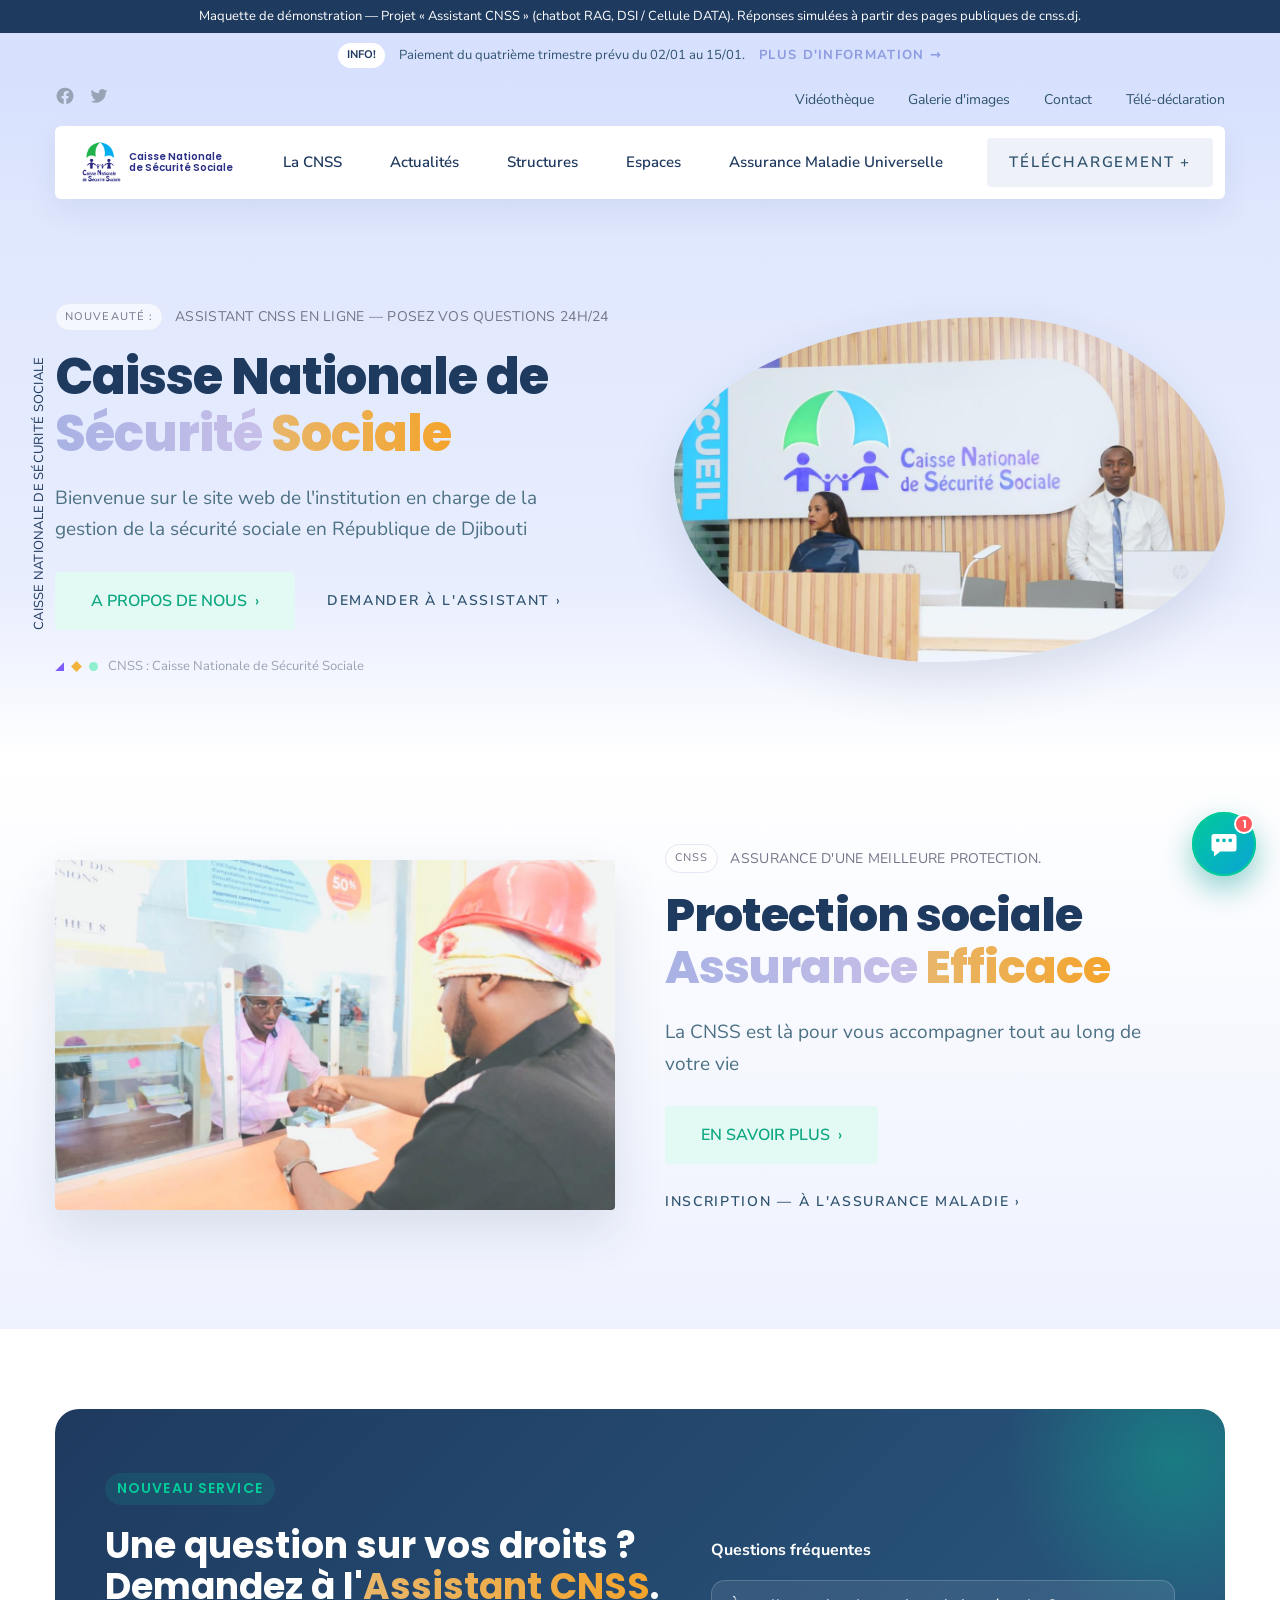
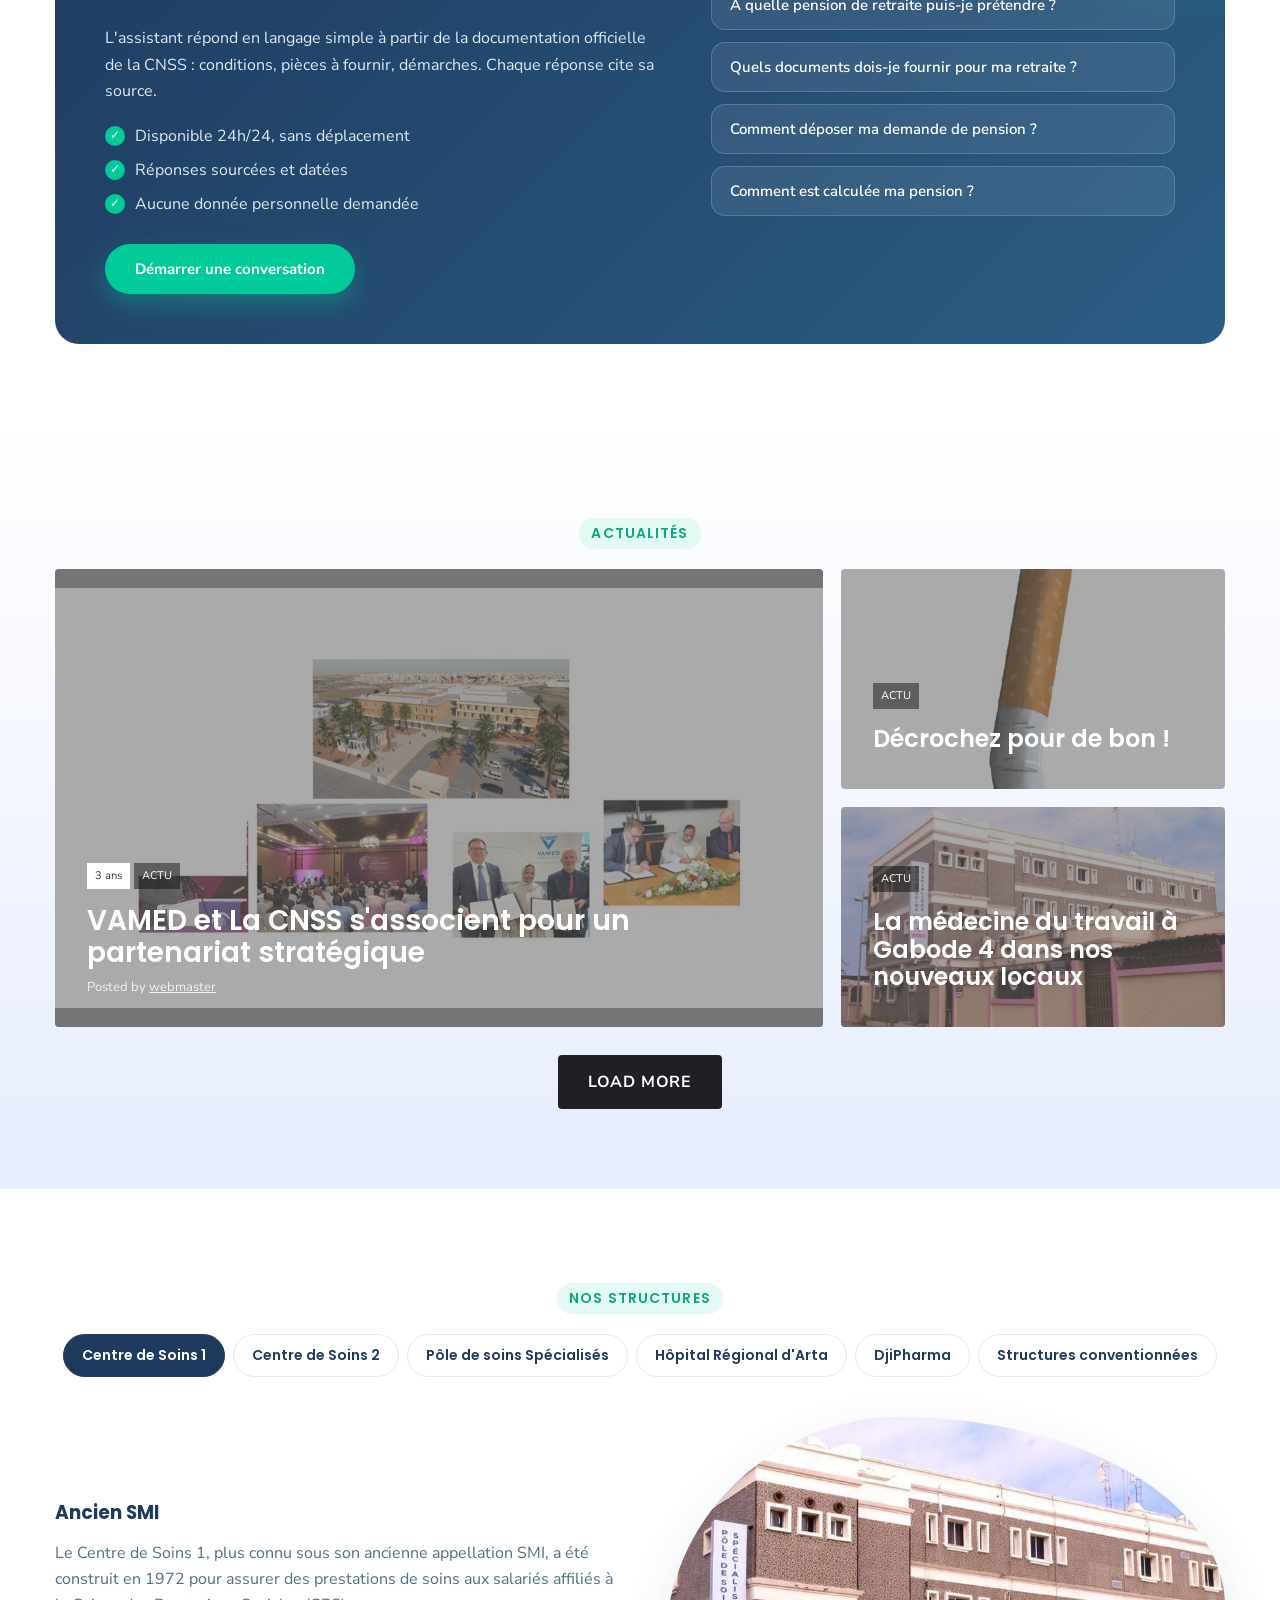
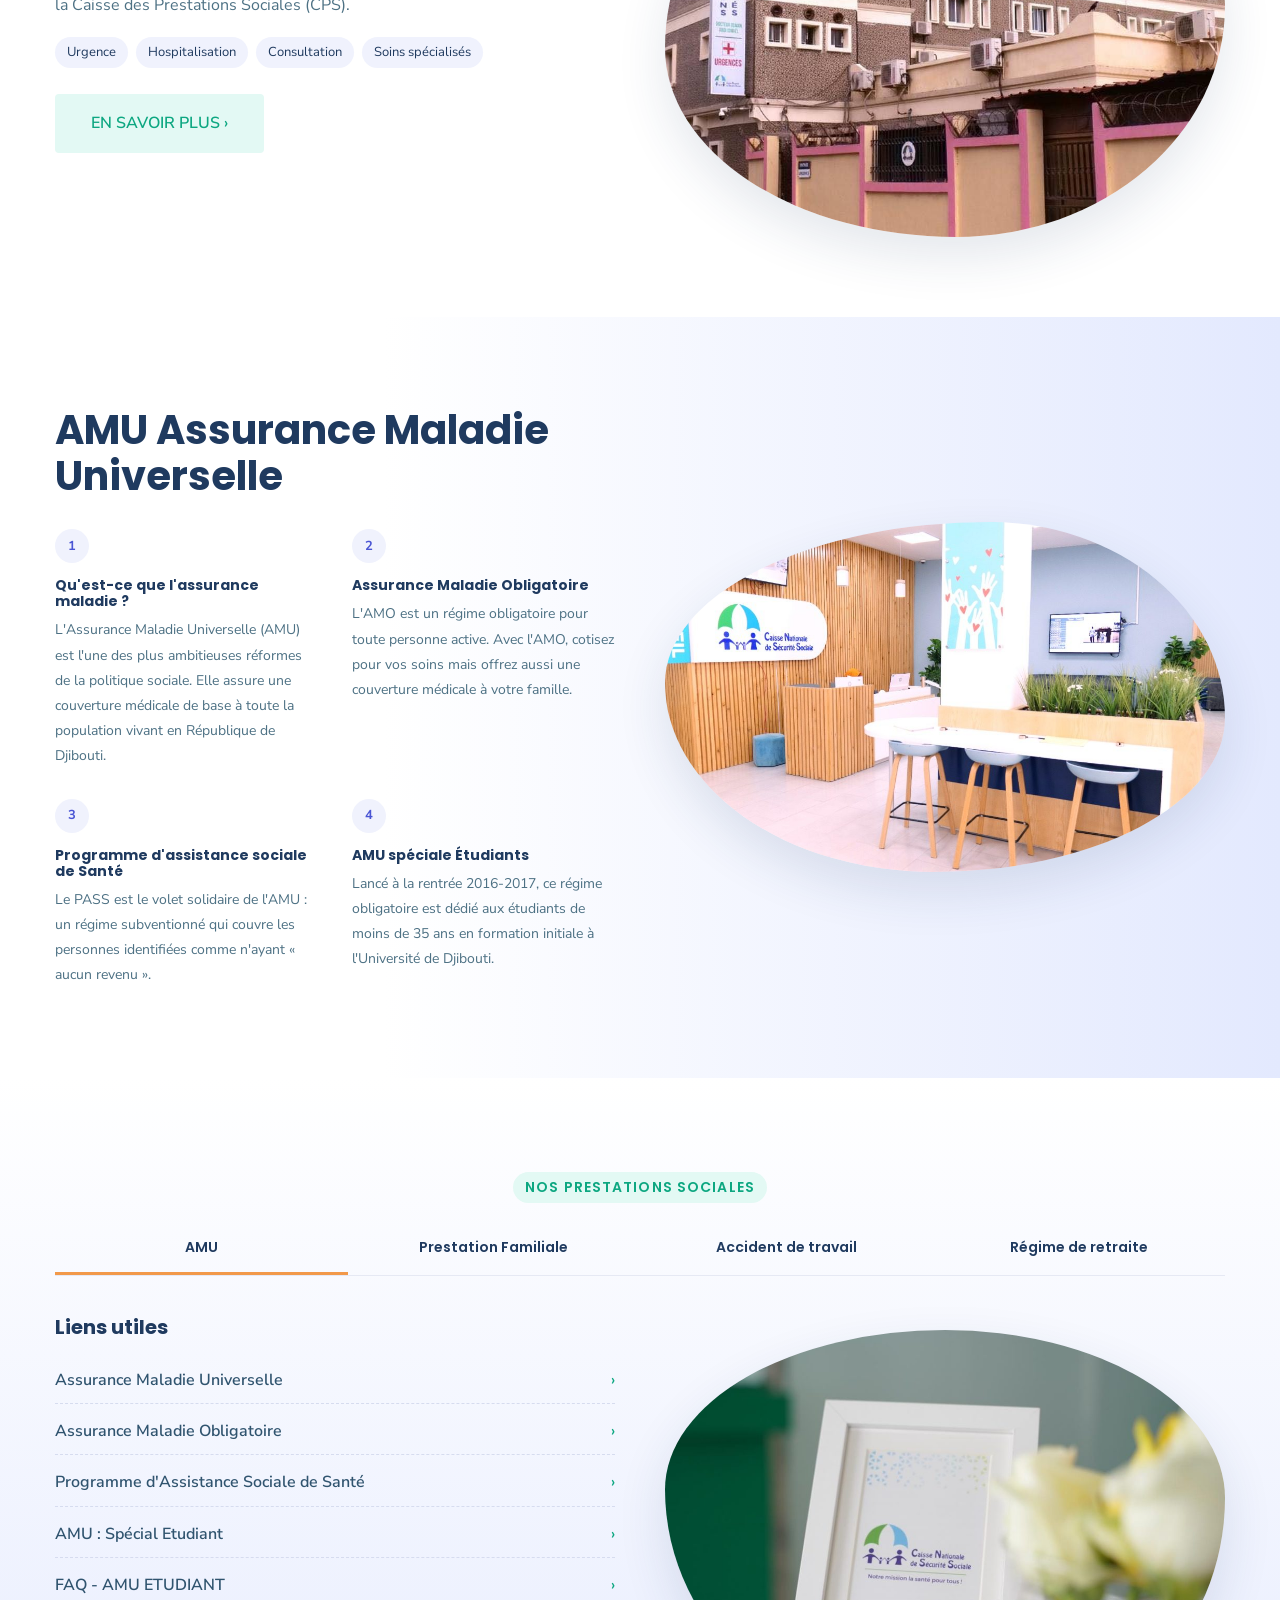
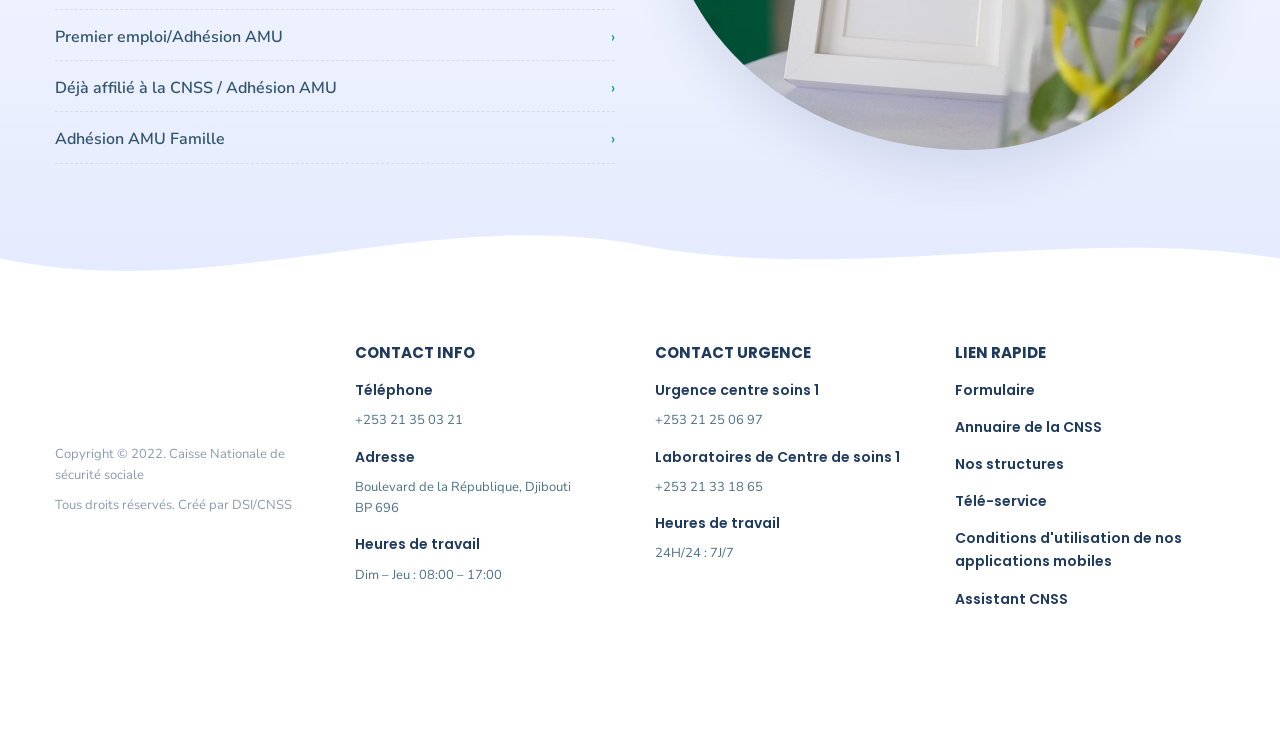
==== index.html @ fa87e1fe "Maquette du site CNSS avec widget Assistant CNSS (chatbot RAG) Réplique statique de la page d'accuei" ====
<!DOCTYPE html>
<html lang="fr">
<head>
  <meta charset="utf-8">
  <meta name="viewport" content="width=device-width, initial-scale=1">
  <meta name="robots" content="noindex, nofollow">
  <title>Caisse Nationale de Sécurité Sociale — Maquette Assistant CNSS</title>
  <meta name="description" content="Maquette de démonstration : réplique du site cnss.dj intégrant l'assistant conversationnel (chatbot RAG) sur les prestations sociales.">
  <link rel="icon" href="assets/img/favicon.png">
  <link rel="preconnect" href="https://fonts.googleapis.com">
  <link rel="preconnect" href="https://fonts.gstatic.com" crossorigin>
  <link href="https://fonts.googleapis.com/css2?family=Nunito+Sans:wght@400;600;700&family=Poppins:wght@500;600;700;800&display=swap" rel="stylesheet">
  <link rel="stylesheet" href="assets/css/style.css">
  <link rel="stylesheet" href="assets/css/chatbot.css">
</head>
<body>
  <a class="skip-link" href="#contenu">Aller au contenu</a>

  <div class="demo-ribbon" role="note">
    Maquette de démonstration — Projet « Assistant CNSS » (chatbot RAG, DSI / Cellule DATA). Réponses simulées à partir des pages publiques de cnss.dj.
  </div>

  <!-- Bandeau info -->
  <div class="info-bar">
    <span class="info-tag">INFO!</span>
    <span>Paiement du quatrième trimestre prévu du 02/01 au 15/01.</span>
    <a href="#" class="info-link">Plus d'information <span aria-hidden="true">→</span></a>
  </div>

  <header class="site-header">
    <div class="container top-links">
      <div class="socials">
        <a href="#" aria-label="Facebook"><svg viewBox="0 0 24 24"><path d="M12 2a10 10 0 0 0-1.6 19.9v-7H7.9V12h2.5V9.8c0-2.5 1.5-3.9 3.8-3.9 1.1 0 2.2.2 2.2.2v2.5h-1.3c-1.2 0-1.6.8-1.6 1.6V12h2.8l-.4 2.9h-2.3v7A10 10 0 0 0 12 2z"/></svg></a>
        <a href="#" aria-label="Twitter"><svg viewBox="0 0 24 24"><path d="M22 5.8a8.3 8.3 0 0 1-2.4.6 4.1 4.1 0 0 0 1.8-2.3 8.2 8.2 0 0 1-2.6 1 4.1 4.1 0 0 0-7 3.7A11.6 11.6 0 0 1 3.4 4.6a4.1 4.1 0 0 0 1.3 5.5 4 4 0 0 1-1.9-.5 4.1 4.1 0 0 0 3.3 4 4.1 4.1 0 0 1-1.8.1 4.1 4.1 0 0 0 3.8 2.8A8.2 8.2 0 0 1 2 18.3a11.6 11.6 0 0 0 6.3 1.8c7.5 0 11.7-6.3 11.7-11.7v-.5A8.3 8.3 0 0 0 22 5.8z"/></svg></a>
      </div>
      <nav class="secondary-nav" aria-label="Liens rapides">
        <a href="#">Vidéothèque</a>
        <a href="#">Galerie d'images</a>
        <a href="#contact">Contact</a>
        <a href="#">Télé-déclaration</a>
      </nav>
    </div>

    <div class="container">
      <div class="main-nav">
        <a href="#" class="brand" aria-label="Accueil CNSS">
          <img src="assets/img/logo-cnss.png" alt="Caisse Nationale de Sécurité Sociale">
          <span class="brand-text">Caisse Nationale<br>de Sécurité Sociale</span>
        </a>
        <button class="burger" aria-label="Ouvrir le menu" aria-expanded="false" aria-controls="menu"><span></span><span></span><span></span></button>
        <ul class="menu" id="menu">
          <li class="has-sub"><a href="#">La CNSS</a>
            <ul class="sub">
              <li><a href="#">Mot de la Directrice Générale</a></li>
              <li><a href="#">Historique, Missions &amp; Valeurs</a></li>
              <li><a href="#">Financement de la CNSS</a></li>
              <li><a href="#">Projet Esanté</a></li>
            </ul>
          </li>
          <li><a href="#actualites">Actualités</a></li>
          <li class="has-sub"><a href="#structures">Structures</a>
            <ul class="sub">
              <li><a href="#structures">Centre de soins 1</a></li>
              <li><a href="#structures">Centre de soins 2</a></li>
              <li><a href="#structures">Pôle de soins Spécialisés</a></li>
              <li><a href="#structures">Hôpital Régional d'Arta</a></li>
              <li><a href="#structures">Dji-Pharma</a></li>
            </ul>
          </li>
          <li class="has-sub mega"><a href="#prestations">Espaces</a>
            <div class="sub mega-panel">
              <div>
                <h4>Espace Employeur</h4>
                <a href="#">Affiliation Employeur</a>
                <a href="#">Déclaration et versement des cotisations</a>
                <a href="#">Pénalités sanctions et poursuites</a>
              </div>
              <div>
                <h4>Espace Assuré</h4>
                <a href="#">Immatriculation Salarié</a>
                <a href="#">Immatriculation Ayant-Droit</a>
                <a href="#" data-ask="Comment déclarer un accident de travail ?">Accident de Travail</a>
                <a href="#">VISION ZÉRO accident de travail</a>
                <a href="#" data-ask="Combien sont les allocations familiales ?">Prestations familiales</a>
                <a href="#" data-ask="Qui a droit à l'allocation de mariage ?">Allocations de mariage</a>
                <a href="#" data-ask="Comment est payée l'allocation de maternité ?">Allocation de Maternité</a>
              </div>
              <div>
                <h4>Espace Retraite</h4>
                <a href="#" data-ask="Quelles sont les conditions pour obtenir une pension de retraite normale ?">Pensions de retraite Normale</a>
                <a href="#" data-ask="Qui peut partir en retraite anticipée ?">Pensions de retraite Anticipée</a>
                <a href="#" data-ask="Qu'est-ce que la pension proportionnelle ?">Pensions de retraite Proportionnelle</a>
                <a href="#" data-ask="Qui a droit à la pension de réversion ?">Pensions de retraite Réversion</a>
              </div>
            </div>
          </li>
          <li class="has-sub"><a href="#amu">Assurance Maladie Universelle</a>
            <ul class="sub">
              <li><a href="#amu">Assurance Maladie Obligatoire</a></li>
              <li><a href="#amu">Programme d'Assistance Sociale de Santé</a></li>
              <li><a href="#amu">AMU : Spécial Etudiant</a></li>
              <li><a href="#amu">FAQ – AMU ETUDIANT</a></li>
              <li><a href="#amu">Demande de carte de sécurité sociale biométrique</a></li>
              <li><a href="#amu">Adhésion AMU Famille</a></li>
            </ul>
          </li>
          <li class="menu-cta"><a href="#" class="btn-ghost">Téléchargement <span aria-hidden="true">+</span></a></li>
        </ul>
      </div>
    </div>
  </header>

  <main id="contenu">
    <!-- HERO -->
    <section class="hero">
      <span class="vertical-label">Caisse Nationale de Sécurité Sociale</span>
      <div class="container hero-grid">
        <div class="hero-text">
          <p class="eyebrow"><span class="pill">Nouveauté :</span> Assistant CNSS en ligne — posez vos questions 24h/24</p>
          <h1>Caisse Nationale de<br><span class="grad-a">Sécurité</span> <span class="grad-b">Sociale</span></h1>
          <p class="lead">Bienvenue sur le site web de l'institution en charge de la gestion de la sécurité sociale en République de Djibouti</p>
          <div class="hero-actions">
            <a href="#" class="btn-soft">A propos de nous <span aria-hidden="true">›</span></a>
            <button class="btn-link" type="button" data-open-chat>Demander à l'assistant <span aria-hidden="true">›</span></button>
          </div>
          <p class="hero-meta"><span class="dots"><i></i><i></i><i></i></span> CNSS : Caisse Nationale de Sécurité Sociale</p>
        </div>
        <div class="hero-visual">
          <div class="blob"><img src="assets/img/hero-accueil.jpg" alt="Accueil de la CNSS"></div>
        </div>
      </div>
    </section>

    <!-- PROTECTION SOCIALE -->
    <section class="protection">
      <div class="container two-col">
        <div class="media-card">
          <img src="assets/img/guichet.jpg" alt="Un assuré au guichet de la CNSS">
        </div>
        <div>
          <p class="eyebrow"><span class="pill">CNSS</span> Assurance d'une meilleure Protection.</p>
          <h2 class="display">Protection sociale<br><span class="grad-a">Assurance</span> <span class="grad-b">Efficace</span></h2>
          <p class="lead">La CNSS est là pour vous accompagner tout au long de votre vie</p>
          <div class="hero-actions">
            <a href="#prestations" class="btn-soft">En savoir plus <span aria-hidden="true">›</span></a>
            <a href="#amu" class="btn-link">Inscription — à l'assurance maladie <span aria-hidden="true">›</span></a>
          </div>
        </div>
      </div>
    </section>

    <!-- BANDEAU ASSISTANT (nouveau) -->
    <section class="assistant-band">
      <div class="container assistant-grid">
        <div>
          <p class="section-tag">Nouveau service</p>
          <h2>Une question sur vos droits ? <br>Demandez à l'<span class="grad-b">Assistant CNSS</span>.</h2>
          <p>L'assistant répond en langage simple à partir de la documentation officielle de la CNSS : conditions, pièces à fournir, démarches. Chaque réponse cite sa source.</p>
          <ul class="checks">
            <li>Disponible 24h/24, sans déplacement</li>
            <li>Réponses sourcées et datées</li>
            <li>Aucune donnée personnelle demandée</li>
          </ul>
          <button class="btn-primary" type="button" data-open-chat>Démarrer une conversation</button>
        </div>
        <div class="sample-qs">
          <p class="sample-title">Questions fréquentes</p>
          <button type="button" data-ask="À quelle pension de retraite puis-je prétendre ?">À quelle pension de retraite puis-je prétendre ?</button>
          <button type="button" data-ask="Quels documents dois-je fournir pour ma demande de retraite ?">Quels documents dois-je fournir pour ma retraite ?</button>
          <button type="button" data-ask="Comment déposer ma demande de pension ?">Comment déposer ma demande de pension ?</button>
          <button type="button" data-ask="Comment est calculée la pension de retraite ?">Comment est calculée ma pension ?</button>
        </div>
      </div>
    </section>

    <!-- ACTUALITES -->
    <section class="news" id="actualites">
      <div class="container">
        <p class="section-tag center">Actualités</p>
        <div class="news-grid">
          <article class="news-card big" style="--bg:url('../img/actu-vamed.jpg')">
            <div class="news-overlay">
              <p><span class="chip light">3 ans</span><span class="chip">ACTU</span></p>
              <h3>VAMED et La CNSS s'associent pour un partenariat stratégique</h3>
              <p class="by">Posted by <u>webmaster</u></p>
            </div>
          </article>
          <article class="news-card" style="--bg:url('../img/actu-tabac.jpg')">
            <div class="news-overlay">
              <p><span class="chip">ACTU</span></p>
              <h3>Décrochez pour de bon !</h3>
            </div>
          </article>
          <article class="news-card" style="--bg:url('../img/cs1.jpg')">
            <div class="news-overlay">
              <p><span class="chip">ACTU</span></p>
              <h3>La médecine du travail à Gabode 4 dans nos nouveaux locaux</h3>
            </div>
          </article>
        </div>
        <div class="center"><a href="#" class="btn-dark">Load more</a></div>
      </div>
    </section>

    <!-- STRUCTURES -->
    <section class="structures" id="structures">
      <div class="container">
        <p class="section-tag center">Nos structures</p>
        <div class="tabs" role="tablist" data-tabs="struct">
          <button role="tab" aria-selected="true" data-tab="s1">Centre de Soins 1</button>
          <button role="tab" aria-selected="false" data-tab="s2">Centre de Soins 2</button>
          <button role="tab" aria-selected="false" data-tab="s3">Pôle de soins Spécialisés</button>
          <button role="tab" aria-selected="false" data-tab="s4">Hôpital Régional d'Arta</button>
          <button role="tab" aria-selected="false" data-tab="s5">DjiPharma</button>
          <button role="tab" aria-selected="false" data-tab="s6">Structures conventionnées</button>
        </div>
        <div class="tab-panels" data-panels="struct">
          <div class="tab-panel active" id="s1">
            <div class="two-col">
              <div><h3>Ancien SMI</h3><p>Le Centre de Soins 1, plus connu sous son ancienne appellation SMI, a été construit en 1972 pour assurer des prestations de soins aux salariés affiliés à la Caisse des Prestations Sociales (CPS).</p>
                <ul class="tags"><li>Urgence</li><li>Hospitalisation</li><li>Consultation</li><li>Soins spécialisés</li></ul><a href="#" class="btn-soft">En savoir plus ›</a></div>
              <div class="blob small"><img src="assets/img/cs1.jpg" alt="Centre de Soins 1"></div>
            </div>
          </div>
          <div class="tab-panel" id="s2">
            <div class="two-col">
              <div><h3>Ancien SMI 2</h3><p>Connu sous son ancienne appellation SMI 2, le Centre de soins 2 est sis au quartier 6. Cette structure qui a vu le jour en 1974 accueille les familles ou les ayants droit du principal assuré.</p>
                <ul class="tags"><li>Consultation</li><li>Soins spécialisés</li></ul><a href="#" class="btn-soft">En savoir plus ›</a></div>
              <div class="blob small"><img src="assets/img/cs2.jpg" alt="Centre de Soins 2"></div>
            </div>
          </div>
          <div class="tab-panel" id="s3">
            <div class="two-col">
              <div><h3>Le Pôle de soins Spécialisés</h3><p>Service d'urgence performant, le Pôle de soins Spécialisés (PSS) a été inauguré le 20 février 2016 par le Président de la République SEM Ismaïl Omar Guelleh.</p>
                <ul class="tags"><li>Urgence</li><li>Consultation</li><li>Soins spécialisés</li></ul><a href="#" class="btn-soft">En savoir plus ›</a></div>
              <div class="blob small"><img src="assets/img/pss.jpg" alt="Pôle de soins Spécialisés"></div>
            </div>
          </div>
          <div class="tab-panel" id="s4">
            <div class="two-col">
              <div><h3>L'Hôpital Régional d'Arta</h3><p>Cet hôpital inauguré le 18 octobre 2012 par le Président de la République a été rétrocédé à la CNSS en 2015 afin qu'elle procède à son opérationnalisation. L'objectif : un hôpital régional spécialisé dans les chirurgies de courte durée.</p>
                <ul class="tags"><li>Urgence</li><li>Consultation</li><li>Soins spécialisés</li></ul><a href="#" class="btn-soft">En savoir plus ›</a></div>
              <div class="blob small"><img src="assets/img/amu-accueil.jpg" alt="Hôpital Régional d'Arta"></div>
            </div>
          </div>
          <div class="tab-panel" id="s5">
            <div class="two-col">
              <div><h3>DjiPharma</h3><p>Créé en 2005, Djibpharma est le premier laboratoire pharmaceutique djiboutien de production des solutés et injectables médicaux. Cette unité est sous tutelle de la CNSS.</p><a href="#" class="btn-soft">En savoir plus ›</a></div>
              <div class="blob small"><img src="assets/img/djibpharma.jpg" alt="Laboratoire DjiPharma"></div>
            </div>
          </div>
          <div class="tab-panel" id="s6">
            <div class="two-col">
              <div><h3>Structures conventionnées</h3><p>En 2015, la CNSS a, dans le cadre de l'Assurance Maladie Universelle, signé des conventions avec l'hôpital Peltier, l'hôpital de Balbala et la maternité de Dar-el-Hanan, et renouvelé en 2016 sa convention avec le complexe hospitalier d'Al-Rahma.</p><a href="#" class="btn-soft">En savoir plus ›</a></div>
              <div class="blob small"><img src="assets/img/cs2.jpg" alt="Structure conventionnée"></div>
            </div>
          </div>
        </div>
      </div>
    </section>

    <!-- AMU -->
    <section class="amu" id="amu">
      <div class="container two-col">
        <div>
          <h2 class="section-title"><span class="accent">AMU</span> Assurance Maladie Universelle</h2>
          <div class="amu-grid">
            <div><span class="num">1</span><h4>Qu'est-ce que l'assurance maladie ?</h4><p>L'Assurance Maladie Universelle (AMU) est l'une des plus ambitieuses réformes de la politique sociale. Elle assure une couverture médicale de base à toute la population vivant en République de Djibouti.</p></div>
            <div><span class="num">2</span><h4>Assurance Maladie Obligatoire</h4><p>L'AMO est un régime obligatoire pour toute personne active. Avec l'AMO, cotisez pour vos soins mais offrez aussi une couverture médicale à votre famille.</p></div>
            <div><span class="num">3</span><h4>Programme d'assistance sociale de Santé</h4><p>Le PASS est le volet solidaire de l'AMU : un régime subventionné qui couvre les personnes identifiées comme n'ayant « aucun revenu ».</p></div>
            <div><span class="num">4</span><h4>AMU spéciale Étudiants</h4><p>Lancé à la rentrée 2016-2017, ce régime obligatoire est dédié aux étudiants de moins de 35 ans en formation initiale à l'Université de Djibouti.</p></div>
          </div>
        </div>
        <div class="blob"><img src="assets/img/amu-accueil.jpg" alt="Espace d'accueil CNSS"></div>
      </div>
    </section>

    <!-- PRESTATIONS -->
    <section class="prestations" id="prestations">
      <div class="container">
        <p class="section-tag center">Nos prestations sociales</p>
        <div class="tabs underline" role="tablist" data-tabs="prest">
          <button role="tab" aria-selected="true" data-tab="p1">AMU</button>
          <button role="tab" aria-selected="false" data-tab="p2">Prestation Familiale</button>
          <button role="tab" aria-selected="false" data-tab="p3">Accident de travail</button>
          <button role="tab" aria-selected="false" data-tab="p4">Régime de retraite</button>
        </div>
        <div class="tab-panels" data-panels="prest">
          <div class="tab-panel active" id="p1"><div class="two-col">
            <div class="links-box"><h4>Liens utiles</h4><a href="#amu">Assurance Maladie Universelle</a><a href="#amu">Assurance Maladie Obligatoire</a><a href="#amu">Programme d'Assistance Sociale de Santé</a><a href="#amu">AMU : Spécial Etudiant</a><a href="#amu">FAQ - AMU ETUDIANT</a><a href="#amu">Premier emploi/Adhésion AMU</a><a href="#amu">Déjà affilié à la CNSS / Adhésion AMU</a><a href="#amu">Adhésion AMU Famille</a></div>
            <div class="blob alt"><img src="assets/img/cadre.jpg" alt=""></div></div></div>
          <div class="tab-panel" id="p2"><div class="two-col">
            <div class="links-box"><h4>Liens utiles</h4><a href="#" data-ask="Combien sont les allocations familiales ?">Allocations Familiales</a><a href="#" data-ask="Qui a droit à l'allocation de mariage ?">Allocations de mariage</a><a href="#" data-ask="Comment est payée l'allocation de maternité ?">Allocation de Maternité</a></div>
            <div class="blob alt"><img src="assets/img/depliant.jpg" alt=""></div></div></div>
          <div class="tab-panel" id="p3"><div class="two-col">
            <div class="links-box"><h4>Liens utiles</h4><a href="#" data-ask="Comment déclarer un accident de travail ?">Accident de Travail</a></div>
            <div class="blob alt"><img src="assets/img/guichet.jpg" alt=""></div></div></div>
          <div class="tab-panel" id="p4"><div class="two-col">
            <div class="links-box"><h4>Liens utiles</h4><a href="#" data-ask="Quelles sont les conditions pour obtenir une pension de retraite normale ?">Pension de retraite Normale</a><a href="#" data-ask="Qui peut partir en retraite anticipée ?">Pension de Retraite Anticipée</a><a href="#" data-ask="Qu'est-ce que la pension proportionnelle ?">Pension de Retraite Proportionnelle</a><a href="#" data-ask="Qui a droit à la pension de réversion ?">Pension de Retraite Réversion</a></div>
            <div class="blob alt"><img src="assets/img/hero-accueil.jpg" alt=""></div></div></div>
        </div>
      </div>
      <svg class="wave" viewBox="0 0 1440 120" preserveAspectRatio="none" aria-hidden="true"><path d="M0,64 C240,120 480,0 720,48 C960,96 1200,24 1440,64 L1440,120 L0,120 Z" fill="#fff"/></svg>
    </section>
  </main>

  <footer class="site-footer" id="contact">
    <div class="container footer-grid">
      <div class="footer-brand">
        <p>Copyright © 2022. Caisse Nationale de sécurité sociale</p>
        <p>Tous droits réservés. Créé par DSI/CNSS</p>
      </div>
      <div>
        <h4>Contact info</h4>
        <p class="f-label">Téléphone</p><p>+253 21 35 03 21</p>
        <p class="f-label">Adresse</p><p>Boulevard de la République, Djibouti<br>BP 696</p>
        <p class="f-label">Heures de travail</p><p>Dim – Jeu : 08:00 – 17:00</p>
      </div>
      <div>
        <h4>Contact urgence</h4>
        <p class="f-label">Urgence centre soins 1</p><p>+253 21 25 06 97</p>
        <p class="f-label">Laboratoires de Centre de soins 1</p><p>+253 21 33 18 65</p>
        <p class="f-label">Heures de travail</p><p>24H/24 : 7J/7</p>
      </div>
      <div>
        <h4>Lien rapide</h4>
        <a href="#">Formulaire</a><a href="#">Annuaire de la CNSS</a><a href="#structures">Nos structures</a><a href="#">Télé-service</a><a href="#">Conditions d'utilisation de nos applications mobiles</a>
        <a href="#" data-open-chat>Assistant CNSS</a>
      </div>
    </div>
  </footer>

  <!-- ============ CHATBOT WIDGET ============ -->
  <div class="cb-teaser" id="cb-teaser" hidden>
    <button class="cb-teaser-close" aria-label="Fermer">×</button>
    <p><strong>Bonjour 👋</strong><br>Une question sur votre retraite ou vos prestations ? Je peux vous aider.</p>
  </div>
  <button class="cb-launcher" id="cb-launcher" aria-label="Ouvrir l'Assistant CNSS" aria-expanded="false" aria-controls="cb-panel">
    <svg class="ic-chat" viewBox="0 0 24 24" aria-hidden="true"><path d="M4 4h16a2 2 0 0 1 2 2v10a2 2 0 0 1-2 2H9l-5 4v-4H4a2 2 0 0 1-2-2V6a2 2 0 0 1 2-2zm3 6.5a1.5 1.5 0 1 0 0-3 1.5 1.5 0 0 0 0 3zm5 0a1.5 1.5 0 1 0 0-3 1.5 1.5 0 0 0 0 3zm5 0a1.5 1.5 0 1 0 0-3 1.5 1.5 0 0 0 0 3z"/></svg>
    <svg class="ic-close" viewBox="0 0 24 24" aria-hidden="true"><path d="M6 6l12 12M18 6L6 18" stroke="currentColor" stroke-width="2.4" stroke-linecap="round" fill="none"/></svg>
    <span class="cb-badge" aria-hidden="true">1</span>
  </button>

  <section class="cb-panel" id="cb-panel" role="dialog" aria-modal="false" aria-labelledby="cb-title" hidden>
    <header class="cb-head">
      <div class="cb-avatar"><img src="assets/img/logo-cnss.png" alt=""></div>
      <div class="cb-head-text">
        <h2 id="cb-title">Assistant CNSS</h2>
        <p><span class="cb-online"></span> Prestations sociales · Réponses sourcées</p>
      </div>
      <div class="cb-head-actions">
        <button class="cb-icon" id="cb-font" aria-label="Agrandir le texte" title="Taille du texte">A+</button>
        <button class="cb-icon" id="cb-reset" aria-label="Nouvelle conversation" title="Nouvelle conversation"><svg viewBox="0 0 24 24"><path d="M4 12a8 8 0 1 0 2.3-5.6M4 4v4h4" fill="none" stroke="currentColor" stroke-width="2" stroke-linecap="round" stroke-linejoin="round"/></svg></button>
        <button class="cb-icon" id="cb-expand" aria-label="Agrandir la fenêtre" title="Agrandir"><svg viewBox="0 0 24 24"><path d="M14 4h6v6M10 20H4v-6M20 4l-7 7M4 20l7-7" fill="none" stroke="currentColor" stroke-width="2" stroke-linecap="round"/></svg></button>
        <button class="cb-icon" id="cb-close" aria-label="Fermer l'assistant" title="Fermer"><svg viewBox="0 0 24 24"><path d="M6 6l12 12M18 6L6 18" fill="none" stroke="currentColor" stroke-width="2.2" stroke-linecap="round"/></svg></button>
      </div>
    </header>
    <div class="cb-scopes" role="group" aria-label="Thème">
      <button class="cb-scope active" data-scope="all">Tout</button>
      <button class="cb-scope" data-scope="retraite">Retraite <small>Volet 1</small></button>
      <button class="cb-scope" data-scope="famille">Famille</button>
      <button class="cb-scope" data-scope="maternite">Maternité</button>
      <button class="cb-scope" data-scope="atmp">AT/MP</button>
    </div>
    <div class="cb-body" id="cb-body" aria-live="polite"></div>
    <div class="cb-pii-warn" id="cb-pii" hidden>⚠️ Ne communiquez pas de données personnelles (n° d'assuré, téléphone…). Elles seront masquées.</div>
    <form class="cb-form" id="cb-form" autocomplete="off">
      <label for="cb-input" class="sr-only">Votre question</label>
      <textarea id="cb-input" rows="1" maxlength="500" placeholder="Posez votre question sur vos prestations…"></textarea>
      <button type="submit" class="cb-send" aria-label="Envoyer"><svg viewBox="0 0 24 24"><path d="M3 11.5L21 3l-8.5 18-2.2-7.3L3 11.5z" fill="currentColor"/></svg></button>
    </form>
    <p class="cb-foot">Information indicative — ne remplace pas la décision de la CNSS.</p>
  </section>

  <script src="assets/js/site.js"></script>
  <script src="assets/js/kb.js"></script>
  <script src="assets/js/chatbot.js"></script>
</body>
</html>
---- assets/css/style.css ----
/* Réplique visuelle de cnss.dj — maquette */
:root {
  --navy: #1f3a5f;
  --navy-2: #233d62;
  --ink: #30546f;
  --text: #4d7184;
  --muted: #737588;
  --teal: #00cb99;
  --teal-2: #0da781;
  --teal-soft: #e3f9f4;
  --lav: #dbe4fe;
  --lav-2: #f0f2fd;
  --orange: #f2994a;
  --gold: #e0b46b;
  --radius: 14px;
  --shadow: 0 20px 50px rgba(31, 58, 95, .12);
}
* { box-sizing: border-box; }
html { scroll-behavior: smooth; }
body {
  margin: 0;
  font-family: "Nunito Sans", system-ui, sans-serif;
  color: var(--text);
  background: #fff;
  line-height: 1.65;
  font-size: 16px;
  overflow-x: hidden;
}
img { max-width: 100%; display: block; }
a { color: inherit; text-decoration: none; }
h1, h2, h3, h4 { font-family: "Poppins", sans-serif; color: var(--navy); margin: 0 0 .5em; line-height: 1.15; }
.container { width: min(1170px, 100% - 32px); margin-inline: auto; }
.sr-only, .skip-link:not(:focus) { position: absolute; width: 1px; height: 1px; overflow: hidden; clip: rect(0 0 0 0); white-space: nowrap; }
.skip-link:focus { position: fixed; top: 8px; left: 8px; z-index: 999; background: #fff; padding: 8px 14px; border-radius: 8px; }
.center { text-align: center; }

.demo-ribbon {
  background: var(--navy); color: #fff; font-size: 13px; text-align: center; padding: 6px 16px;
}

/* Info bar */
.info-bar {
  background: #d7e0fd; color: var(--ink); font-size: 13px; display: flex; gap: 14px; align-items: center; justify-content: center;
  padding: 10px 16px; flex-wrap: wrap;
}
.info-tag) { color: #fff; text-shadow: 0 0 1px rgba(0,0,0,.05); }
.info-bar { color: #fff; background: #d7e0fd; }
.info-bar > span:nth-child(2) { color: #fff; }
.info-bar > span:not(.info-tag) { color: var(--ink); }
.info-tag { background: #fff; color: var(--navy); font-weight: 700; font-size: 11px; padding: 3px 9px; border-radius: 30px; }
.info-link { text-transform: uppercase; letter-spacing: .1em; font-weight: 700; color: #8d9be0; }

/* Header */
.site-header { background: linear-gradient(180deg, #d7e0fd 0%, #dfe7fe 100%); position: relative; z-index: 50; }
.top-links { display: flex; justify-content: space-between; align-items: center; padding: 8px 0 12px; }
.socials { display: flex; gap: 14px; }
.socials svg { width: 20px; height: 20px; fill: #9aa3b5; transition: fill .2s; }
.socials a:hover svg { fill: var(--navy); }
.secondary-nav { display: flex; gap: 34px; font-size: 14px; color: var(--ink); }
.secondary-nav a:hover { color: var(--teal-2); }

.main-nav {
  background: #fff; border-radius: 6px; box-shadow: 0 12px 30px rgba(31,58,95,.08);
  display: flex; align-items: center; gap: 24px; padding: 10px 12px 10px 26px; position: relative;
}
.main-nav.is-stuck { position: fixed; top: 10px; left: 50%; transform: translateX(-50%); width: min(1170px, 100% - 32px); }
.brand { display: flex; align-items: center; gap: 8px; }
.brand img { width: 40px; height: auto; }
.brand-text { font-family: "Poppins"; font-weight: 600; font-size: 10px; line-height: 1.15; color: #2b2f85; }
.menu { list-style: none; margin: 0 0 0 auto; padding: 0; display: flex; align-items: center; gap: 4px; }
.menu > li > a { display: block; padding: 14px 22px; font-size: 15px; color: var(--navy); font-weight: 600; }
.menu > li > a:hover { color: var(--teal-2); }
.has-sub { position: relative; }
.sub {
  position: absolute; top: 100%; left: 0; min-width: 260px; background: #fff; list-style: none; padding: 12px 0; margin: 0;
  border-radius: 10px; box-shadow: var(--shadow); opacity: 0; visibility: hidden; transform: translateY(8px); transition: .2s;
}
.sub a { display: block; padding: 8px 22px; font-size: 14px; color: var(--ink); }
.sub a:hover { color: var(--teal-2); background: var(--lav-2); }
.has-sub:hover > .sub, .has-sub:focus-within > .sub { opacity: 1; visibility: visible; transform: none; }
.mega-panel { display: grid; grid-template-columns: repeat(3, 230px); gap: 10px; padding: 20px; left: -200px; }
.mega-panel h4 { font-size: 14px; padding: 0 12px; margin-bottom: 6px; }
.mega-panel a { padding: 6px 12px; border-radius: 6px; }
.menu-cta { margin-left: 18px; }
.btn-ghost {
  display: inline-block; background: #eef1f8; color: var(--ink) !important; letter-spacing: .12em; text-transform: uppercase;
  font-size: 14px; padding: 12px 22px !important; border-radius: 4px;
}
.burger { display: none; margin-left: auto; background: none; border: 0; padding: 10px; cursor: pointer; }
.burger span { display: block; width: 24px; height: 2px; background: var(--navy); margin: 5px 0; transition: .25s; }

/* Hero */
.hero { background: linear-gradient(180deg, #dfe7fe 0%, #e9eefe 70%, #fff 100%); padding: 90px 0 70px; position: relative; }
.vertical-label {
  position: absolute; left: 40px; top: 50%; transform: translateY(-50%) rotate(-90deg); transform-origin: left center;
  font-size: 13px; letter-spacing: .02em; color: var(--navy); text-transform: uppercase; white-space: nowrap; translate: 0 150px;
}
.hero-grid { display: grid; grid-template-columns: 1.05fr 1fr; align-items: center; gap: 40px; }
.eyebrow { font-size: 14px; color: var(--muted); text-transform: uppercase; letter-spacing: .02em; display: flex; gap: 12px; align-items: center; flex-wrap: wrap; }
.pill { background: rgba(255,255,255,.65); border: 1px solid #e4e8f5; color: var(--muted); font-size: 11px; letter-spacing: .1em; padding: 4px 9px; border-radius: 30px; }
.hero h1 { font-size: clamp(36px, 4.6vw, 50px); font-weight: 800; letter-spacing: -.02em; margin: 18px 0 14px; }
.grad-a { background: linear-gradient(90deg, #a9b2e4, #c7bfe8); -webkit-background-clip: text; background-clip: text; color: transparent; }
.grad-b { background: linear-gradient(90deg, #e8b66a, #f4a42c); -webkit-background-clip: text; background-clip: text; color: transparent; }
.lead { font-size: 19px; color: var(--text); max-width: 520px; }
.hero-actions { display: flex; align-items: center; gap: 26px; margin: 26px 0; flex-wrap: wrap; }
.btn-soft {
  display: inline-flex; gap: 8px; align-items: center; background: var(--teal-soft); color: var(--teal-2); text-transform: uppercase;
  padding: 16px 36px; border-radius: 4px; font-size: 16px; font-weight: 600; transition: .2s;
}
.btn-soft:hover { background: var(--teal); color: #fff; }
.btn-link { background: none; border: 0; font: inherit; cursor: pointer; color: var(--ink); letter-spacing: .12em; text-transform: uppercase; font-size: 14px; font-weight: 600; }
.btn-link:hover { color: var(--teal-2); }
.hero-meta { font-size: 13px; color: #9aa3b5; display: flex; align-items: center; gap: 10px; }
.dots { display: inline-flex; gap: 8px; }
.dots i { width: 9px; height: 9px; display: block; }
.dots i:nth-child(1) { background: #7c5cff; clip-path: polygon(100% 0, 100% 100%, 0 100%); }
.dots i:nth-child(2) { background: #f2b33d; transform: rotate(45deg) scale(.85); }
.dots i:nth-child(3) { background: #8ef0cf; border-radius: 50%; }
.blob { border-radius: 58% 42% 52% 48% / 46% 56% 44% 54%; overflow: hidden; box-shadow: var(--shadow); aspect-ratio: 16/10; }
.blob img { width: 100%; height: 100%; object-fit: cover; }
.blob.small { aspect-ratio: 4/3; border-radius: 42% 58% 48% 52% / 55% 45% 55% 45%; }
.blob.alt { aspect-ratio: 4/3; border-radius: 50% 50% 46% 54% / 38% 40% 60% 62%; }

/* Protection */
.protection { background: linear-gradient(180deg, #fff 0%, #eef2fe 100%); padding: 70px 0 90px; }
.two-col { display: grid; grid-template-columns: 1fr 1fr; gap: 50px; align-items: center; }
.media-card { overflow: hidden; border-radius: 4px; box-shadow: var(--shadow); aspect-ratio: 16/10; }
.media-card img { width: 100%; height: 100%; object-fit: cover; }
.display { font-size: clamp(32px, 4vw, 46px); font-weight: 800; letter-spacing: -.02em; margin-top: 16px; }

/* Assistant band (nouveau) */
.assistant-band { padding: 80px 0; background: #fff; }
.assistant-grid { display: grid; grid-template-columns: 1.2fr 1fr; gap: 50px; align-items: center; background: linear-gradient(135deg, #1f3a5f, #2b5d84); color: #dfe8f5; padding: 50px; border-radius: 24px; position: relative; overflow: hidden; }
.assistant-grid::after { content: ""; position: absolute; right: -120px; top: -120px; width: 340px; height: 340px; background: radial-gradient(circle, rgba(0,203,153,.35), transparent 70%); }
.assistant-grid h2 { color: #fff; font-size: clamp(26px, 3vw, 36px); }
.assistant-grid .section-tag { color: var(--teal); background: rgba(0,203,153,.12); }
.checks { list-style: none; padding: 0; margin: 18px 0 26px; }
.checks li { padding-left: 30px; position: relative; margin: 8px 0; }
.checks li::before { content: "✓"; position: absolute; left: 0; width: 20px; height: 20px; background: var(--teal); color: #fff; border-radius: 50%; font-size: 12px; display: grid; place-items: center; top: 3px; }
.btn-primary { background: var(--teal); color: #fff; border: 0; padding: 15px 30px; border-radius: 40px; font: 700 15px "Nunito Sans"; cursor: pointer; box-shadow: 0 10px 25px rgba(0,203,153,.35); transition: .2s; }
.btn-primary:hover { transform: translateY(-2px); background: var(--teal-2); }
.sample-qs { display: flex; flex-direction: column; gap: 12px; position: relative; z-index: 1; }
.sample-title { color: #fff; font-weight: 700; margin: 0 0 4px; }
.sample-qs button { text-align: left; background: rgba(255,255,255,.08); border: 1px solid rgba(255,255,255,.18); color: #fff; padding: 14px 18px; border-radius: 14px; cursor: pointer; font: 600 15px "Nunito Sans"; transition: .2s; }
.sample-qs button:hover { background: rgba(255,255,255,.18); transform: translateX(4px); }

/* Section tags */
.section-tag { display: inline-block; font-family: "Poppins"; color: var(--teal-2); background: var(--teal-soft); text-transform: uppercase; letter-spacing: .08em; font-size: 14px; font-weight: 600; padding: 4px 12px; border-radius: 30px; margin-bottom: 20px; }
p.section-tag.center { display: table; margin-inline: auto; }

/* News */
.news { padding: 80px 0; background: linear-gradient(180deg, #fff, #e7edfe); }
.news-grid { display: grid; grid-template-columns: 2fr 1fr; grid-template-rows: 220px 220px; gap: 18px; margin-bottom: 28px; }
.news-card { position: relative; background: var(--bg) center/cover no-repeat, #8a8a8a; border-radius: 4px; overflow: hidden; display: flex; align-items: flex-end; min-height: 200px; }
.news-card.big { grid-row: span 2; background-size: contain; background-color: #8a8a8a; }
.news-card::before { content: ""; position: absolute; inset: 0; background: rgba(100,100,100,.55); transition: .3s; }
.news-card:hover::before { background: rgba(31,58,95,.6); }
.news-overlay { position: relative; padding: 28px 32px; color: #fff; }
.news-overlay h3 { color: #fff; font-size: 24px; font-weight: 600; margin: 8px 0; }
.news-card.big h3 { font-size: 28px; }
.chip { display: inline-block; background: rgba(0,0,0,.45); color: #fff; font-size: 11px; padding: 4px 8px; margin-right: 4px; }
.chip.light { background: #fff; color: #333; }
.by { font-size: 13px; opacity: .85; margin: 0; }
.btn-dark { display: inline-block; background: #1f1f24; color: #fff; text-transform: uppercase; letter-spacing: .05em; font-weight: 700; padding: 14px 30px; border-radius: 4px; }

/* Tabs */
.structures { padding: 80px 0; }
.tabs { display: flex; flex-wrap: wrap; gap: 8px; justify-content: center; margin-bottom: 40px; }
.tabs button { background: #fff; border: 1px solid #e6e9f4; padding: 10px 18px; border-radius: 40px; font: 600 14px "Poppins"; color: var(--navy); cursor: pointer; transition: .2s; }
.tabs button[aria-selected="true"] { background: var(--navy); color: #fff; border-color: var(--navy); }
.tabs.underline { gap: 0; border-bottom: 1px solid #e6e9f4; justify-content: space-between; }
.tabs.underline button { flex: 1; border: 0; border-radius: 0; background: none; padding: 14px; border-bottom: 3px solid transparent; }
.tabs.underline button[aria-selected="true"] { color: var(--navy); background: none; border-bottom-color: var(--orange); }
.tab-panel { display: none; animation: fade .35s ease; }
.tab-panel.active { display: block; }
@keyframes fade { from { opacity: 0; transform: translateY(8px); } to { opacity: 1; transform: none; } }
.tags { list-style: none; padding: 0; display: flex; flex-wrap: wrap; gap: 8px; margin: 18px 0 26px; }
.tags li { background: var(--lav-2); color: var(--navy); font-size: 13px; padding: 5px 12px; border-radius: 30px; }

/* AMU */
.amu { padding: 90px 0; background: linear-gradient(90deg, #fff 30%, #e3e9fe 100%); }
.section-title { font-size: clamp(30px, 3.4vw, 40px); font-weight: 700; }
.amu-grid { display: grid; grid-template-columns: 1fr 1fr; gap: 30px 34px; margin-top: 30px; }
.amu-grid h4 { font-size: 14px; margin: 14px 0 8px; }
.amu-grid p { font-size: 14px; line-height: 1.8; margin: 0; }
.num { width: 34px; height: 34px; border-radius: 50%; background: var(--lav-2); color: #4a55d4; display: grid; place-items: center; font-size: 13px; font-weight: 700; }

/* Prestations */
.prestations { padding: 80px 0 140px; position: relative; background: linear-gradient(180deg, #fff 0%, #e4eafe 100%); }
.links-box { display: flex; flex-direction: column; gap: 4px; }
.links-box h4 { font-size: 20px; margin-bottom: 14px; }
.links-box a { padding: 10px 0; border-bottom: 1px dashed #d6dcef; color: var(--ink); font-weight: 600; display: flex; justify-content: space-between; }
.links-box a::after { content: "›"; color: var(--teal-2); }
.links-box a:hover { color: var(--teal-2); }
.wave { position: absolute; bottom: -1px; left: 0; width: 100%; height: 100px; }

/* Footer */
.site-footer { padding: 40px 0 120px; background: #fff; }
.footer-grid { display: grid; grid-template-columns: 1fr 1fr 1fr 1fr; gap: 30px; }
.footer-brand { align-self: center; color: #8a9bb0; font-size: 15px; }
.site-footer h4 { font-size: 15px; text-transform: uppercase; color: var(--navy); margin-bottom: 18px; }
.site-footer p { margin: 0 0 8px; font-size: 13px; }
.f-label { font-family: "Poppins"; font-weight: 600; color: var(--navy); font-size: 14px !important; margin-top: 14px !important; }
.site-footer a { display: block; font-family: "Poppins"; font-weight: 600; color: var(--navy); font-size: 14px; margin-bottom: 14px; }
.site-footer a:hover { color: var(--teal-2); }

/* Responsive */
@media (max-width: 1100px) {
  .menu > li > a { padding: 14px 12px; font-size: 14px; }
  .vertical-label { display: none; }
}
@media (max-width: 960px) {
  .burger { display: block; }
  .menu { position: absolute; top: 100%; left: 0; right: 0; flex-direction: column; align-items: stretch; background: #fff; border-radius: 0 0 8px 8px; box-shadow: var(--shadow); padding: 10px; display: none; max-height: 70vh; overflow: auto; }
  .menu.open { display: flex; }
  .sub, .mega-panel { position: static; opacity: 1; visibility: visible; transform: none; box-shadow: none; display: none; grid-template-columns: 1fr; padding: 0 0 0 12px; }
  .has-sub.open > .sub { display: block; }
  .has-sub.open > .mega-panel { display: grid; }
  .menu-cta { margin: 10px 0 0; }
  .secondary-nav { gap: 16px; font-size: 13px; }
  .hero-grid, .two-col, .assistant-grid { grid-template-columns: 1fr; }
  .assistant-grid { padding: 32px 24px; }
  .news-grid { grid-template-columns: 1fr; grid-template-rows: auto; }
  .news-card.big { grid-row: auto; min-height: 280px; }
  .footer-grid { grid-template-columns: 1fr 1fr; }
}
@media (max-width: 560px) {
  .secondary-nav a:nth-child(-n+2) { display: none; }
  .amu-grid, .footer-grid { grid-template-columns: 1fr; }
  .tabs.underline { flex-wrap: wrap; }
  .tabs.underline button { flex: 1 1 50%; }
  .hero { padding-top: 50px; }
  .main-nav { padding-left: 14px; }
}
---- assets/css/chatbot.css ----
/* Widget Assistant CNSS — maquette */
.cb-launcher {
  position: fixed; right: 24px; bottom: 24px; z-index: 1000; width: 64px; height: 64px; border-radius: 50%; border: 0; cursor: pointer;
  background: linear-gradient(135deg, var(--teal), #0aa3d8); color: #fff; box-shadow: 0 12px 30px rgba(0,150,140,.45);
  display: grid; place-items: center; transition: transform .25s;
}
.cb-launcher:hover { transform: scale(1.06); }
.cb-launcher::before { content: ""; position: absolute; inset: 0; border-radius: 50%; border: 2px solid var(--teal); animation: cb-pulse 2.4s infinite; }
.cb-launcher.open::before { display: none; }
@keyframes cb-pulse { 0% { transform: scale(1); opacity: .8; } 100% { transform: scale(1.5); opacity: 0; } }
.cb-launcher svg { width: 30px; height: 30px; fill: currentColor; position: absolute; transition: .25s; }
.cb-launcher .ic-close { opacity: 0; transform: rotate(-90deg); }
.cb-launcher.open .ic-chat { opacity: 0; transform: rotate(90deg); }
.cb-launcher.open .ic-close { opacity: 1; transform: none; }
.cb-badge { position: absolute; top: 2px; right: 2px; background: #ff5a5f; color: #fff; font: 700 11px "Poppins"; width: 20px; height: 20px; border-radius: 50%; display: grid; place-items: center; border: 2px solid #fff; }
.cb-launcher.open .cb-badge, .cb-badge.seen { display: none; }

.cb-teaser {
  position: fixed; right: 100px; bottom: 34px; z-index: 999; background: #fff; border-radius: 16px 16px 4px 16px; padding: 14px 34px 14px 16px;
  box-shadow: 0 14px 40px rgba(31,58,95,.18); max-width: 260px; font-size: 14px; color: var(--ink); animation: cb-in .4s ease;
}
.cb-teaser p { margin: 0; }
.cb-teaser-close { position: absolute; top: 4px; right: 8px; border: 0; background: none; font-size: 20px; color: #9aa3b5; cursor: pointer; }

.cb-panel {
  --cb-fs: 14.5px;
  position: fixed; right: 24px; bottom: 100px; z-index: 1000; width: 400px; height: min(640px, calc(100vh - 130px));
  background: #fff; border-radius: 20px; box-shadow: 0 25px 70px rgba(18,38,63,.28); display: flex; flex-direction: column; overflow: hidden;
  animation: cb-in .3s ease; font-size: var(--cb-fs);
}
.cb-panel[hidden] { display: none; }
.cb-panel.expanded { width: min(760px, calc(100vw - 48px)); height: calc(100vh - 130px); }
.cb-panel.big-text { --cb-fs: 16.5px; }
@keyframes cb-in { from { opacity: 0; transform: translateY(16px) scale(.98); } to { opacity: 1; transform: none; } }

.cb-head { display: flex; align-items: center; gap: 12px; padding: 16px 14px 16px 18px; background: linear-gradient(135deg, #1f3a5f, #2b5d84); color: #fff; }
.cb-avatar { width: 44px; height: 44px; border-radius: 50%; background: #fff; display: grid; place-items: center; flex: none; }
.cb-avatar img { width: 30px; }
.cb-head-text { flex: 1; min-width: 0; }
.cb-head h2 { color: #fff; font-size: 16px; margin: 0; }
.cb-head p { margin: 0; font-size: 12px; opacity: .85; white-space: nowrap; overflow: hidden; text-overflow: ellipsis; }
.cb-online { display: inline-block; width: 8px; height: 8px; border-radius: 50%; background: #3ff2b6; margin-right: 4px; box-shadow: 0 0 0 3px rgba(63,242,182,.25); }
.cb-head-actions { display: flex; gap: 2px; }
.cb-icon { width: 32px; height: 32px; border-radius: 8px; border: 0; background: transparent; color: #fff; cursor: pointer; display: grid; place-items: center; font: 700 13px "Poppins"; }
.cb-icon:hover { background: rgba(255,255,255,.15); }
.cb-icon svg { width: 18px; height: 18px; }
.cb-icon sup { font-size: 9px; }

.cb-scopes { display: flex; gap: 6px; padding: 10px 14px; border-bottom: 1px solid #eef1f8; overflow-x: auto; scrollbar-width: none; }
.cb-scope { flex: none; border: 1px solid #e1e6f3; background: #fff; color: var(--ink); border-radius: 30px; padding: 5px 12px; font: 600 12.5px "Nunito Sans"; cursor: pointer; }
.cb-scope small { font-size: 10px; color: var(--teal-2); }
.cb-scope.active { background: var(--navy); color: #fff; border-color: var(--navy); }
.cb-scope.active small { color: #8ff0d0; }

.cb-body { position: relative; flex: 1; overflow-y: auto; padding: 18px 16px 8px; background: #f6f8fd; scroll-behavior: smooth; }
.cb-msg { display: flex; gap: 8px; margin-bottom: 14px; align-items: flex-end; animation: cb-in .25s ease; }
.cb-msg.user { justify-content: flex-end; }
.cb-msg .mini { width: 28px; height: 28px; border-radius: 50%; background: #fff; display: grid; place-items: center; flex: none; box-shadow: 0 2px 6px rgba(0,0,0,.06); }
.cb-msg .mini img { width: 19px; }
.cb-bubble { max-width: 85%; padding: 11px 14px; border-radius: 16px; line-height: 1.55; color: #22364d; background: #fff; box-shadow: 0 2px 8px rgba(31,58,95,.06); border-bottom-left-radius: 4px; overflow-wrap: anywhere; }
.cb-msg.user .cb-bubble { background: var(--navy); color: #fff; border-bottom-left-radius: 16px; border-bottom-right-radius: 4px; }
.cb-bubble p { margin: 0 0 8px; }
.cb-bubble p:last-child { margin-bottom: 0; }
.cb-bubble ul, .cb-bubble ol { margin: 4px 0 8px; padding-left: 20px; }
.cb-bubble li { margin: 3px 0; }
.cb-bubble strong { color: var(--navy); }
.cb-msg.user .cb-bubble strong { color: #fff; }
.cb-bubble table { border-collapse: collapse; margin: 6px 0 10px; font-size: .92em; width: 100%; }
.cb-bubble th, .cb-bubble td { border: 1px solid #e3e8f3; padding: 4px 8px; text-align: left; }
.cb-bubble th { background: #f0f3fb; color: var(--navy); }
.cb-masked { background: #ffe9c7; color: #8a5300; border-radius: 4px; padding: 0 4px; font-size: .9em; }

.cb-sources { margin-top: 10px; border-top: 1px dashed #dfe5f2; padding-top: 8px; }
.cb-sources summary { cursor: pointer; font-size: .85em; font-weight: 700; color: var(--teal-2); list-style: none; display: flex; align-items: center; gap: 6px; }
.cb-sources summary::-webkit-details-marker { display: none; }
.cb-sources summary::before { content: "📄"; }
.cb-src { background: #f6f8fd; border-left: 3px solid var(--teal); border-radius: 6px; padding: 7px 10px; margin-top: 7px; font-size: .82em; color: #4d6177; }
.cb-src b { color: var(--navy); display: block; }
.cb-src .meta { display: flex; flex-wrap: wrap; gap: 4px 10px; margin-top: 3px; }
.cb-src .ok { color: #0a8f6c; font-weight: 700; }
.cb-src .score { margin-left: auto; color: #8a9bb0; }

.cb-disclaimer { margin-top: 8px; font-size: .78em; color: #8a6d3b; background: #fff8e8; border-radius: 6px; padding: 5px 8px; }
.cb-volet { display: inline-block; font-size: .72em; font-weight: 700; letter-spacing: .04em; padding: 2px 7px; border-radius: 20px; margin-bottom: 6px; background: #e3f9f4; color: #0a8f6c; }
.cb-volet.v2 { background: #eef0ff; color: #4a55d4; }

.cb-feedback { display: flex; gap: 6px; align-items: center; margin-top: 8px; font-size: .78em; color: #8a9bb0; }
.cb-feedback button { border: 1px solid #e1e6f3; background: #fff; border-radius: 20px; padding: 2px 9px; cursor: pointer; font-size: 13px; }
.cb-feedback button:hover { background: #f0f3fb; }
.cb-feedback button.sel { background: var(--teal-soft); border-color: var(--teal); }

.cb-chips { display: flex; flex-wrap: wrap; gap: 6px; margin: 2px 0 14px 36px; animation: cb-in .3s ease; }
.cb-chip { border: 1px solid #cfe9e1; background: #fff; color: var(--teal-2); font: 600 .86em "Nunito Sans"; padding: 6px 11px; border-radius: 20px; cursor: pointer; text-align: left; }
.cb-chip:hover { background: var(--teal-soft); }

.cb-typing { display: inline-flex; gap: 4px; padding: 4px 2px; }
.cb-typing i { width: 7px; height: 7px; border-radius: 50%; background: #9fb0c6; animation: cb-dot 1.2s infinite; }
.cb-typing i:nth-child(2) { animation-delay: .15s; }
.cb-typing i:nth-child(3) { animation-delay: .3s; }
@keyframes cb-dot { 0%, 60%, 100% { transform: none; opacity: .5; } 30% { transform: translateY(-5px); opacity: 1; } }
.cb-steps { font-size: .78em; color: #8a9bb0; margin-top: 4px; }
.cb-steps span { display: block; }
.cb-steps span.done::before { content: "✓ "; color: var(--teal-2); }

.cb-pii-warn { background: #fff4de; color: #8a5300; font-size: 12.5px; padding: 7px 14px; border-top: 1px solid #fde5b5; }
.cb-form { display: flex; gap: 8px; align-items: flex-end; padding: 12px 12px 6px; border-top: 1px solid #eef1f8; background: #fff; }
.cb-form textarea { flex: 1; resize: none; border: 1px solid #dfe5f2; border-radius: 14px; padding: 11px 14px; font: inherit; color: #22364d; max-height: 120px; outline: none; transition: border .2s; }
.cb-form textarea:focus { border-color: var(--teal); box-shadow: 0 0 0 3px rgba(0,203,153,.15); }
.cb-send { width: 44px; height: 44px; border-radius: 50%; border: 0; background: var(--teal); color: #fff; cursor: pointer; display: grid; place-items: center; flex: none; }
.cb-send:disabled { background: #b9c6d6; cursor: default; }
.cb-send svg { width: 20px; height: 20px; }
.cb-foot { margin: 0; text-align: center; font-size: 11px; color: #9aa3b5; padding: 0 12px 10px; background: #fff; }

.cb-launcher:focus-visible, .cb-icon:focus-visible, .cb-chip:focus-visible, .cb-scope:focus-visible, .cb-send:focus-visible { outline: 3px solid #ffbf47; outline-offset: 2px; }

@media (max-width: 560px) {
  .cb-panel, .cb-panel.expanded { right: 0; bottom: 0; width: 100%; height: 100%; max-height: none; border-radius: 0; }
  .cb-launcher { right: 16px; bottom: 16px; }
  .cb-launcher.open { display: none; }
  .cb-teaser { right: 16px; bottom: 92px; }
  #cb-expand { display: none; }
}
@media (prefers-reduced-motion: reduce) {
  * { animation: none !important; transition: none !important; }
}
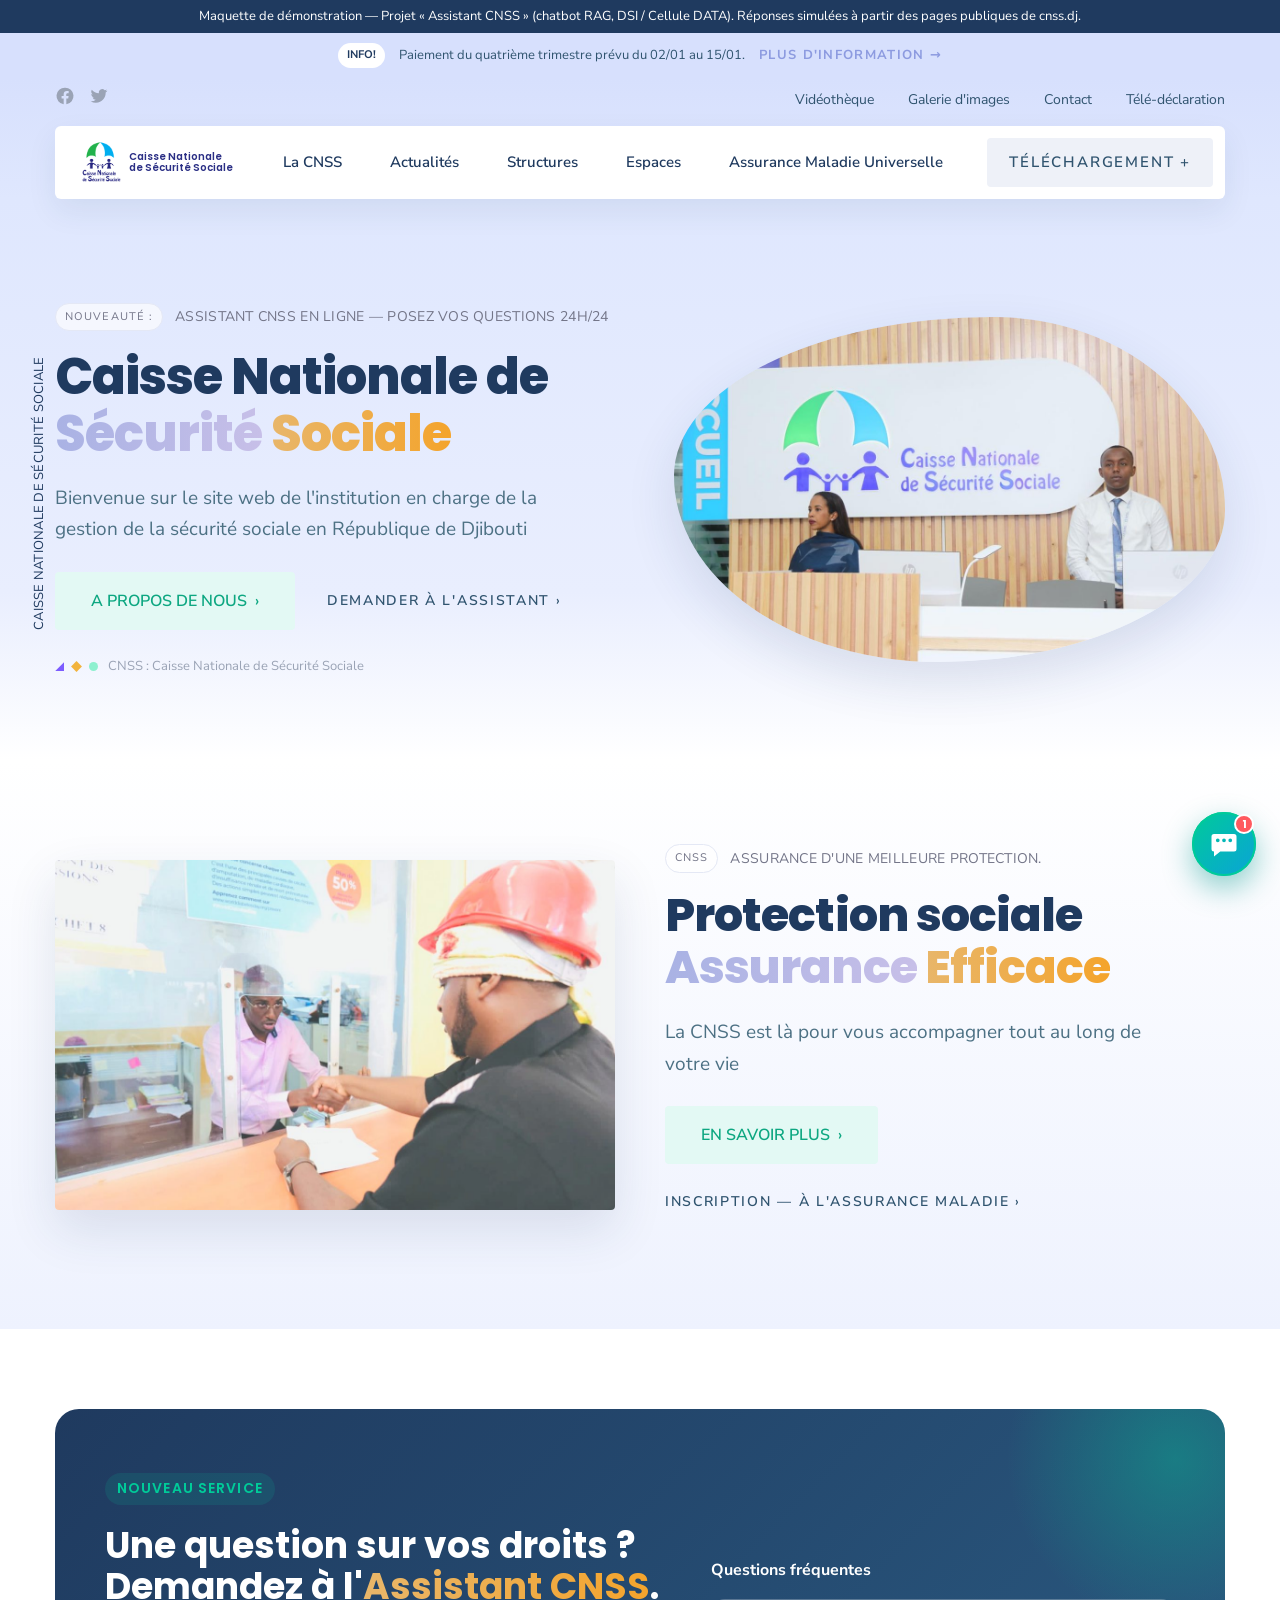
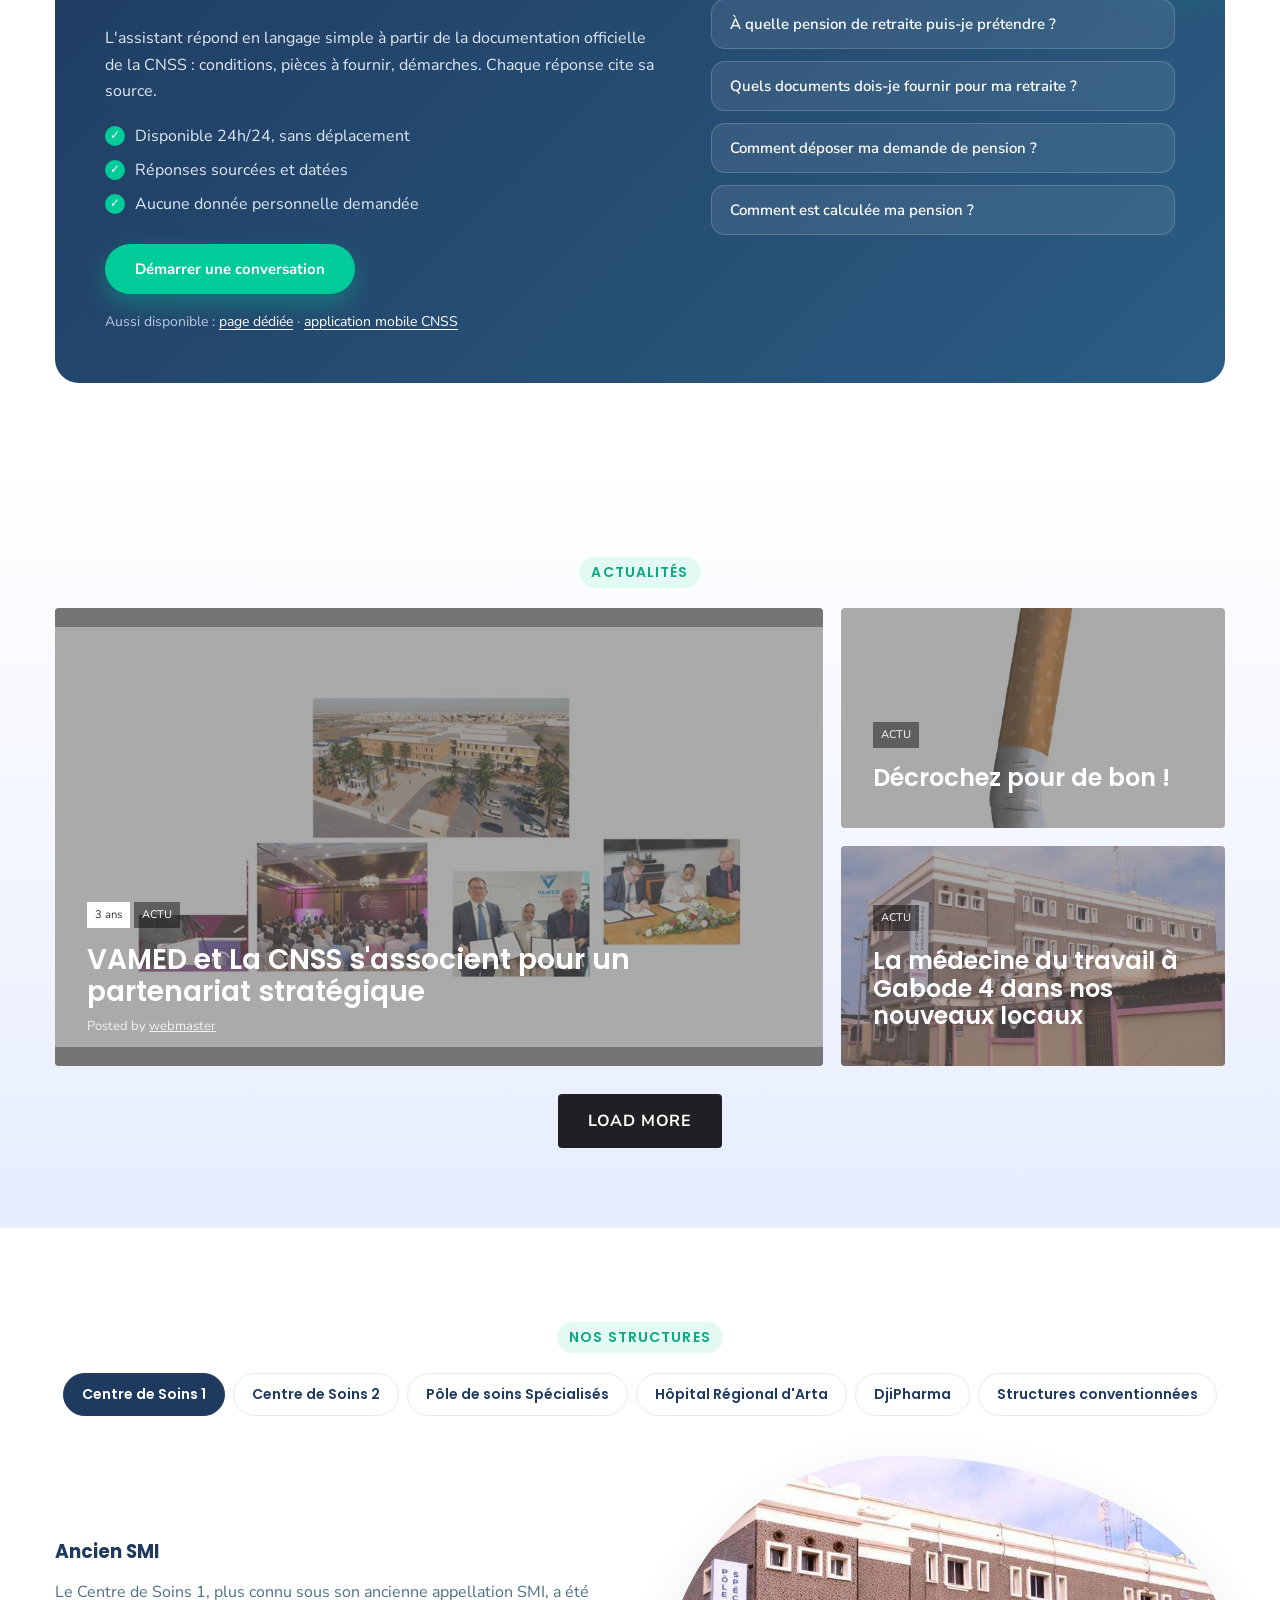
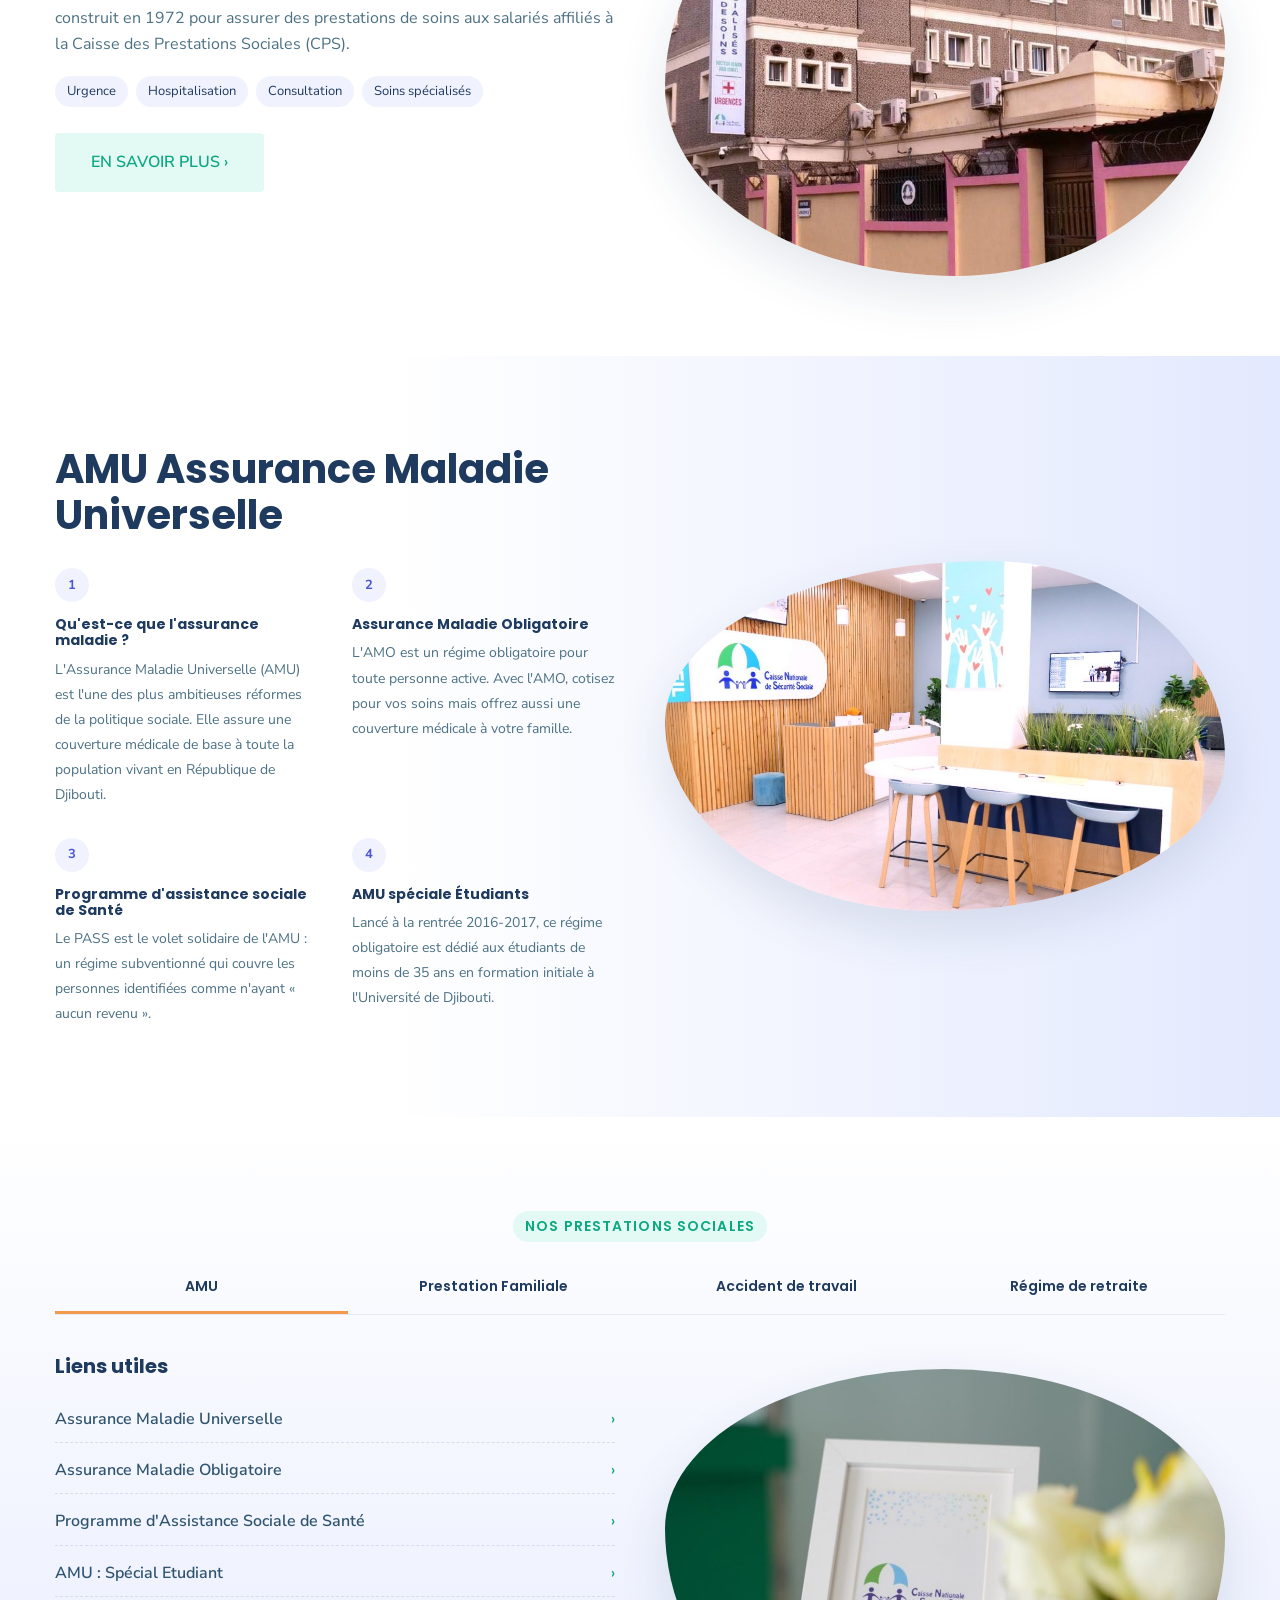
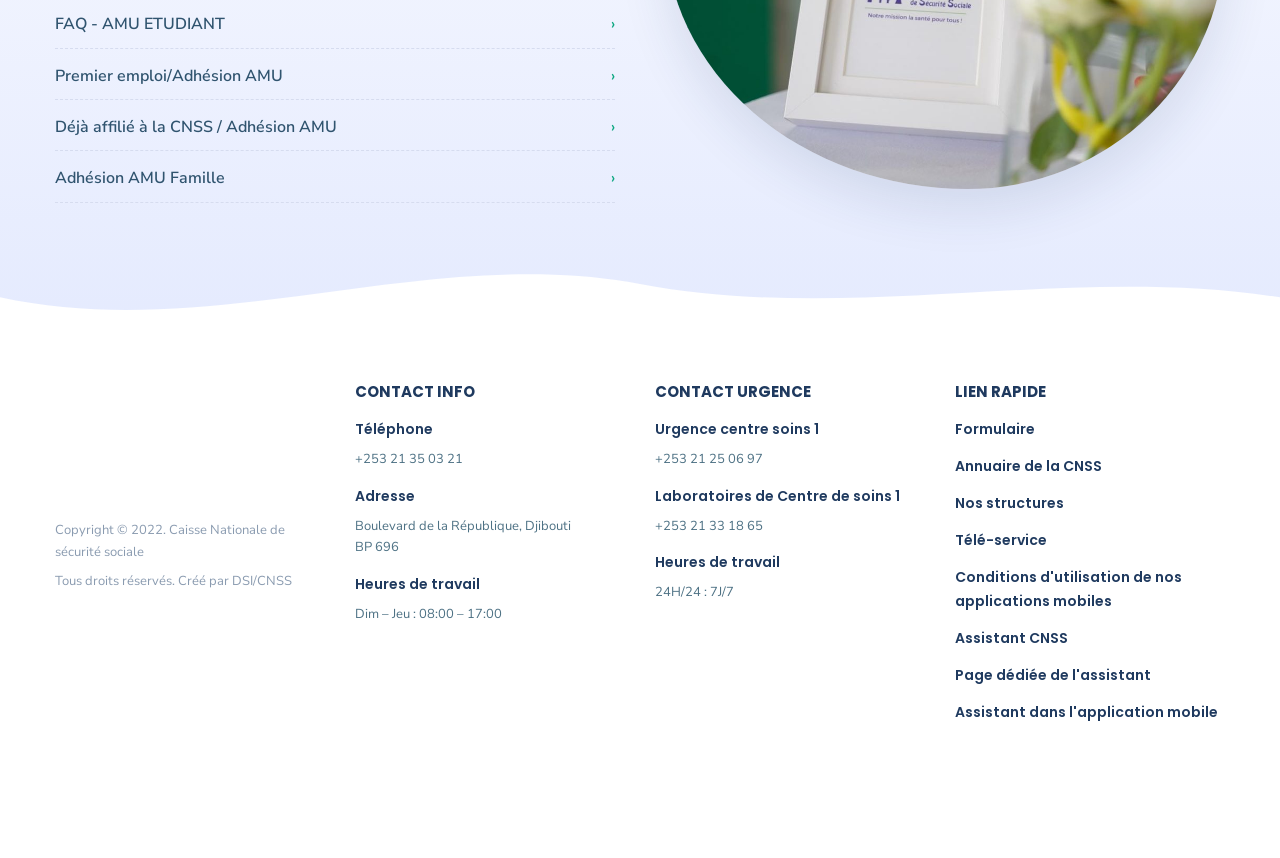
==== commit b51db7bb: "Ajoute le mode « Sous le capot », la page dédiée et la maquette mobile - Trace de la chaîne RAG (gar" ====
--- a/index.html
+++ b/index.html
@@ -162,6 +162,7 @@
             <li>Aucune donnée personnelle demandée</li>
           </ul>
           <button class="btn-primary" type="button" data-open-chat>Démarrer une conversation</button>
+          <p class="channels">Aussi disponible : <a href="assistant.html">page dédiée</a> · <a href="mobile.html">application mobile CNSS</a></p>
         </div>
         <div class="sample-qs">
           <p class="sample-title">Questions fréquentes</p>
@@ -326,51 +327,11 @@
         <h4>Lien rapide</h4>
         <a href="#">Formulaire</a><a href="#">Annuaire de la CNSS</a><a href="#structures">Nos structures</a><a href="#">Télé-service</a><a href="#">Conditions d'utilisation de nos applications mobiles</a>
         <a href="#" data-open-chat>Assistant CNSS</a>
+        <a href="assistant.html">Page dédiée de l'assistant</a>
+        <a href="mobile.html">Assistant dans l'application mobile</a>
       </div>
     </div>
   </footer>
-
-  <!-- ============ CHATBOT WIDGET ============ -->
-  <div class="cb-teaser" id="cb-teaser" hidden>
-    <button class="cb-teaser-close" aria-label="Fermer">×</button>
-    <p><strong>Bonjour 👋</strong><br>Une question sur votre retraite ou vos prestations ? Je peux vous aider.</p>
-  </div>
-  <button class="cb-launcher" id="cb-launcher" aria-label="Ouvrir l'Assistant CNSS" aria-expanded="false" aria-controls="cb-panel">
-    <svg class="ic-chat" viewBox="0 0 24 24" aria-hidden="true"><path d="M4 4h16a2 2 0 0 1 2 2v10a2 2 0 0 1-2 2H9l-5 4v-4H4a2 2 0 0 1-2-2V6a2 2 0 0 1 2-2zm3 6.5a1.5 1.5 0 1 0 0-3 1.5 1.5 0 0 0 0 3zm5 0a1.5 1.5 0 1 0 0-3 1.5 1.5 0 0 0 0 3zm5 0a1.5 1.5 0 1 0 0-3 1.5 1.5 0 0 0 0 3z"/></svg>
-    <svg class="ic-close" viewBox="0 0 24 24" aria-hidden="true"><path d="M6 6l12 12M18 6L6 18" stroke="currentColor" stroke-width="2.4" stroke-linecap="round" fill="none"/></svg>
-    <span class="cb-badge" aria-hidden="true">1</span>
-  </button>
-
-  <section class="cb-panel" id="cb-panel" role="dialog" aria-modal="false" aria-labelledby="cb-title" hidden>
-    <header class="cb-head">
-      <div class="cb-avatar"><img src="assets/img/logo-cnss.png" alt=""></div>
-      <div class="cb-head-text">
-        <h2 id="cb-title">Assistant CNSS</h2>
-        <p><span class="cb-online"></span> Prestations sociales · Réponses sourcées</p>
-      </div>
-      <div class="cb-head-actions">
-        <button class="cb-icon" id="cb-font" aria-label="Agrandir le texte" title="Taille du texte">A+</button>
-        <button class="cb-icon" id="cb-reset" aria-label="Nouvelle conversation" title="Nouvelle conversation"><svg viewBox="0 0 24 24"><path d="M4 12a8 8 0 1 0 2.3-5.6M4 4v4h4" fill="none" stroke="currentColor" stroke-width="2" stroke-linecap="round" stroke-linejoin="round"/></svg></button>
-        <button class="cb-icon" id="cb-expand" aria-label="Agrandir la fenêtre" title="Agrandir"><svg viewBox="0 0 24 24"><path d="M14 4h6v6M10 20H4v-6M20 4l-7 7M4 20l7-7" fill="none" stroke="currentColor" stroke-width="2" stroke-linecap="round"/></svg></button>
-        <button class="cb-icon" id="cb-close" aria-label="Fermer l'assistant" title="Fermer"><svg viewBox="0 0 24 24"><path d="M6 6l12 12M18 6L6 18" fill="none" stroke="currentColor" stroke-width="2.2" stroke-linecap="round"/></svg></button>
-      </div>
-    </header>
-    <div class="cb-scopes" role="group" aria-label="Thème">
-      <button class="cb-scope active" data-scope="all">Tout</button>
-      <button class="cb-scope" data-scope="retraite">Retraite <small>Volet 1</small></button>
-      <button class="cb-scope" data-scope="famille">Famille</button>
-      <button class="cb-scope" data-scope="maternite">Maternité</button>
-      <button class="cb-scope" data-scope="atmp">AT/MP</button>
-    </div>
-    <div class="cb-body" id="cb-body" aria-live="polite"></div>
-    <div class="cb-pii-warn" id="cb-pii" hidden>⚠️ Ne communiquez pas de données personnelles (n° d'assuré, téléphone…). Elles seront masquées.</div>
-    <form class="cb-form" id="cb-form" autocomplete="off">
-      <label for="cb-input" class="sr-only">Votre question</label>
-      <textarea id="cb-input" rows="1" maxlength="500" placeholder="Posez votre question sur vos prestations…"></textarea>
-      <button type="submit" class="cb-send" aria-label="Envoyer"><svg viewBox="0 0 24 24"><path d="M3 11.5L21 3l-8.5 18-2.2-7.3L3 11.5z" fill="currentColor"/></svg></button>
-    </form>
-    <p class="cb-foot">Information indicative — ne remplace pas la décision de la CNSS.</p>
-  </section>
 
   <script src="assets/js/site.js"></script>
   <script src="assets/js/kb.js"></script>
--- a/assets/css/style.css
+++ b/assets/css/style.css
@@ -232,3 +232,5 @@
   .hero { padding-top: 50px; }
   .main-nav { padding-left: 14px; }
 }
+.channels { font-size: 14px; margin: 16px 0 0; color: #b9c9de; }
+.channels a { color: #fff; text-decoration: underline; text-underline-offset: 3px; }
--- a/assets/css/chatbot.css
+++ b/assets/css/chatbot.css
@@ -123,3 +123,28 @@
 @media (prefers-reduced-motion: reduce) {
   * { animation: none !important; transition: none !important; }
 }
+
+/* Fenêtre intégrée (page dédiée, application mobile) */
+.cb-panel.inline { position: relative; right: auto; bottom: auto; width: 100%; height: 100%; z-index: 1; animation: none; }
+
+/* Mode présentateur « Sous le capot » */
+.cb-icon.on { background: #3ff2b6; color: var(--navy); }
+.cb-panel.debug .cb-head { background: linear-gradient(135deg, #12263f, #1f3a5f); }
+.cb-trace { margin: -2px -4px 10px; background: #0f1f33; color: #c9d6e6; border-radius: 10px; padding: 8px 10px; font-size: .78em; line-height: 1.45; }
+.cb-trace summary { cursor: pointer; color: #fff; font-weight: 700; list-style: none; }
+.cb-trace summary::-webkit-details-marker { display: none; }
+.cb-trace summary::before { content: "⚙ "; color: #3ff2b6; }
+.cb-trace .ok { color: #3ff2b6; font-weight: 600; margin-left: 6px; }
+.cb-trace .warn { color: #ffc46b; }
+.cb-trace code { background: rgba(255,255,255,.1); padding: 0 4px; border-radius: 3px; color: #fff; }
+.cb-step { display: flex; gap: 8px; padding: 6px 0; border-top: 1px solid rgba(255,255,255,.08); }
+.cb-step .n { color: #3ff2b6; font-weight: 700; flex: none; width: 16px; }
+.cb-step b { color: #fff; }
+.cb-step .ms { float: right; color: #8fa6c2; font-variant-numeric: tabular-nums; }
+.cb-trace strong { color: #fff; }
+.cb-passages { margin-top: 5px; display: grid; gap: 4px; }
+.cb-pass { background: rgba(255,255,255,.06); border-radius: 6px; padding: 5px 7px 5px 52px; position: relative; }
+.cb-pass .sc { position: absolute; left: 7px; top: 6px; background: #3ff2b6; color: #0f1f33; font-weight: 700; border-radius: 4px; padding: 0 4px; font-size: .9em; }
+.cb-pass i { color: #8fa6c2; }
+.cb-pass.ex { opacity: .75; text-decoration: none; border: 1px dashed #ffc46b; }
+.cb-pass.ex .sc { background: #ffc46b; }
